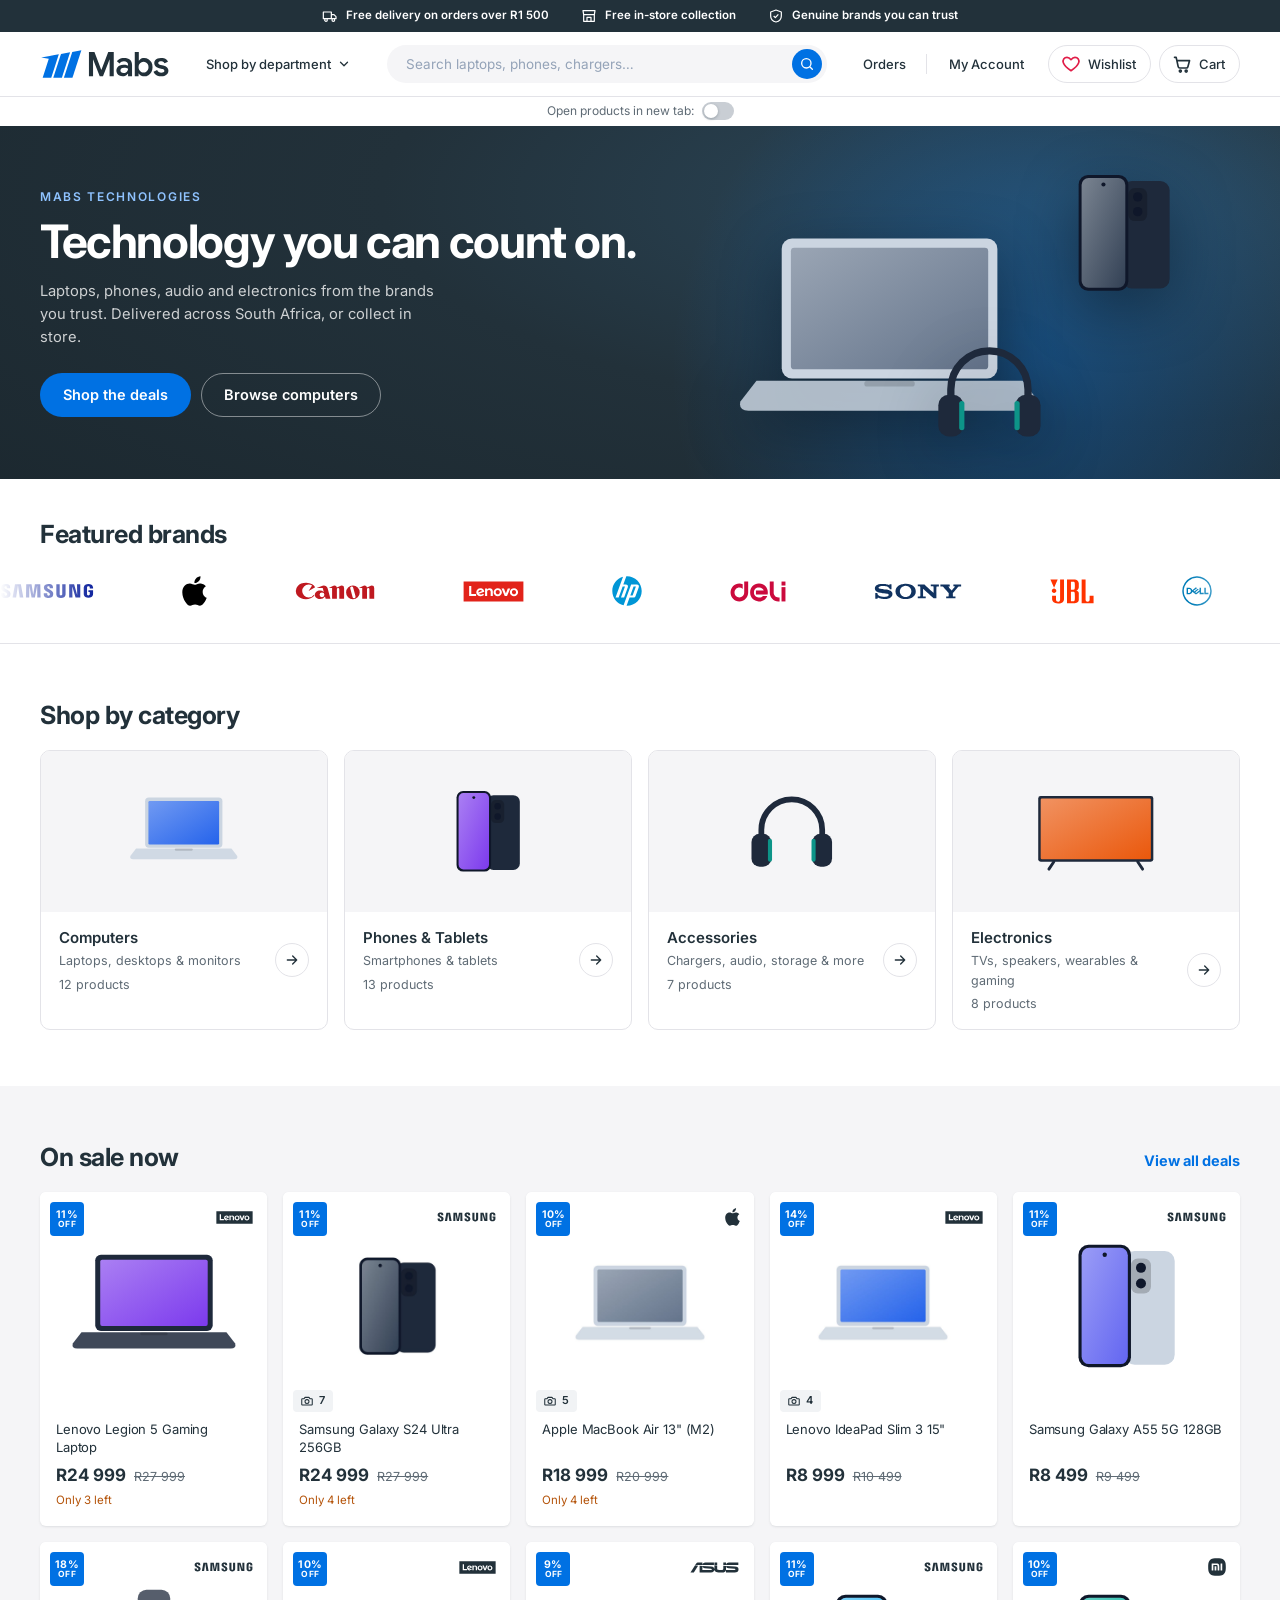
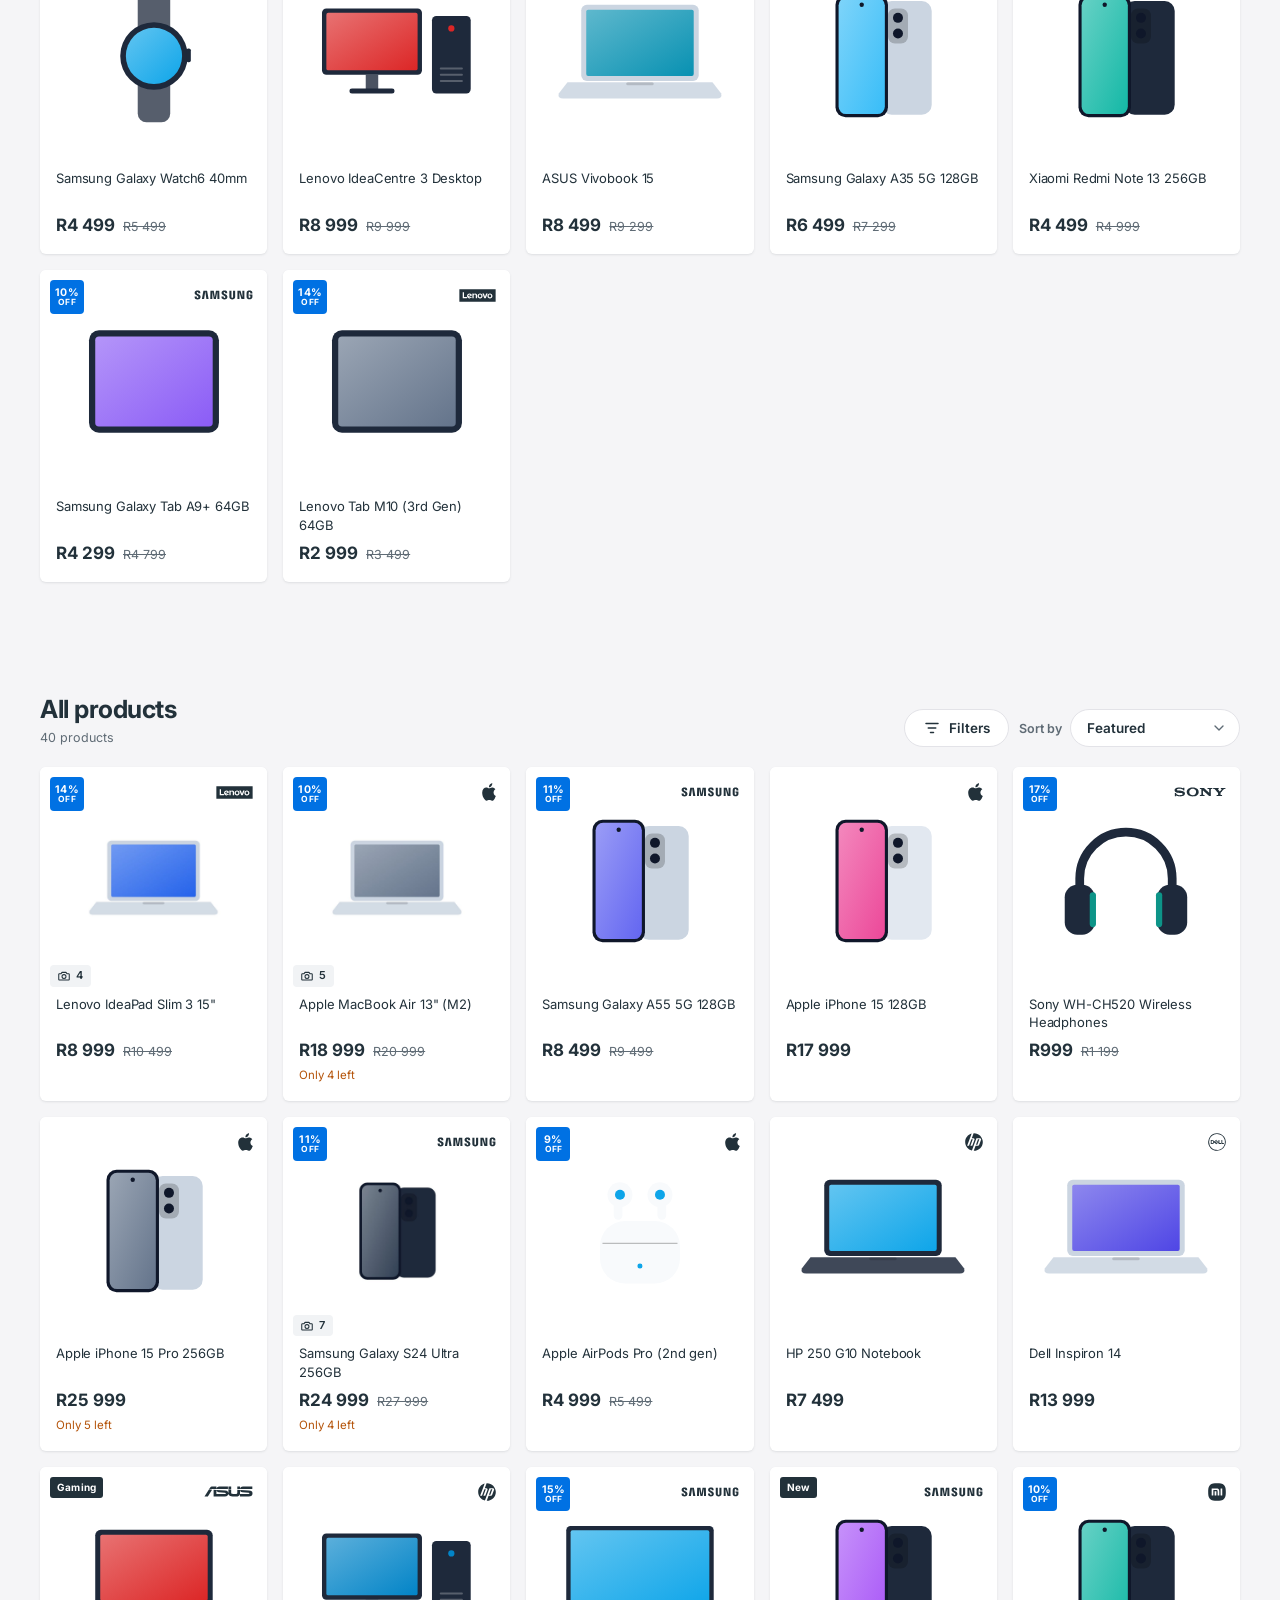
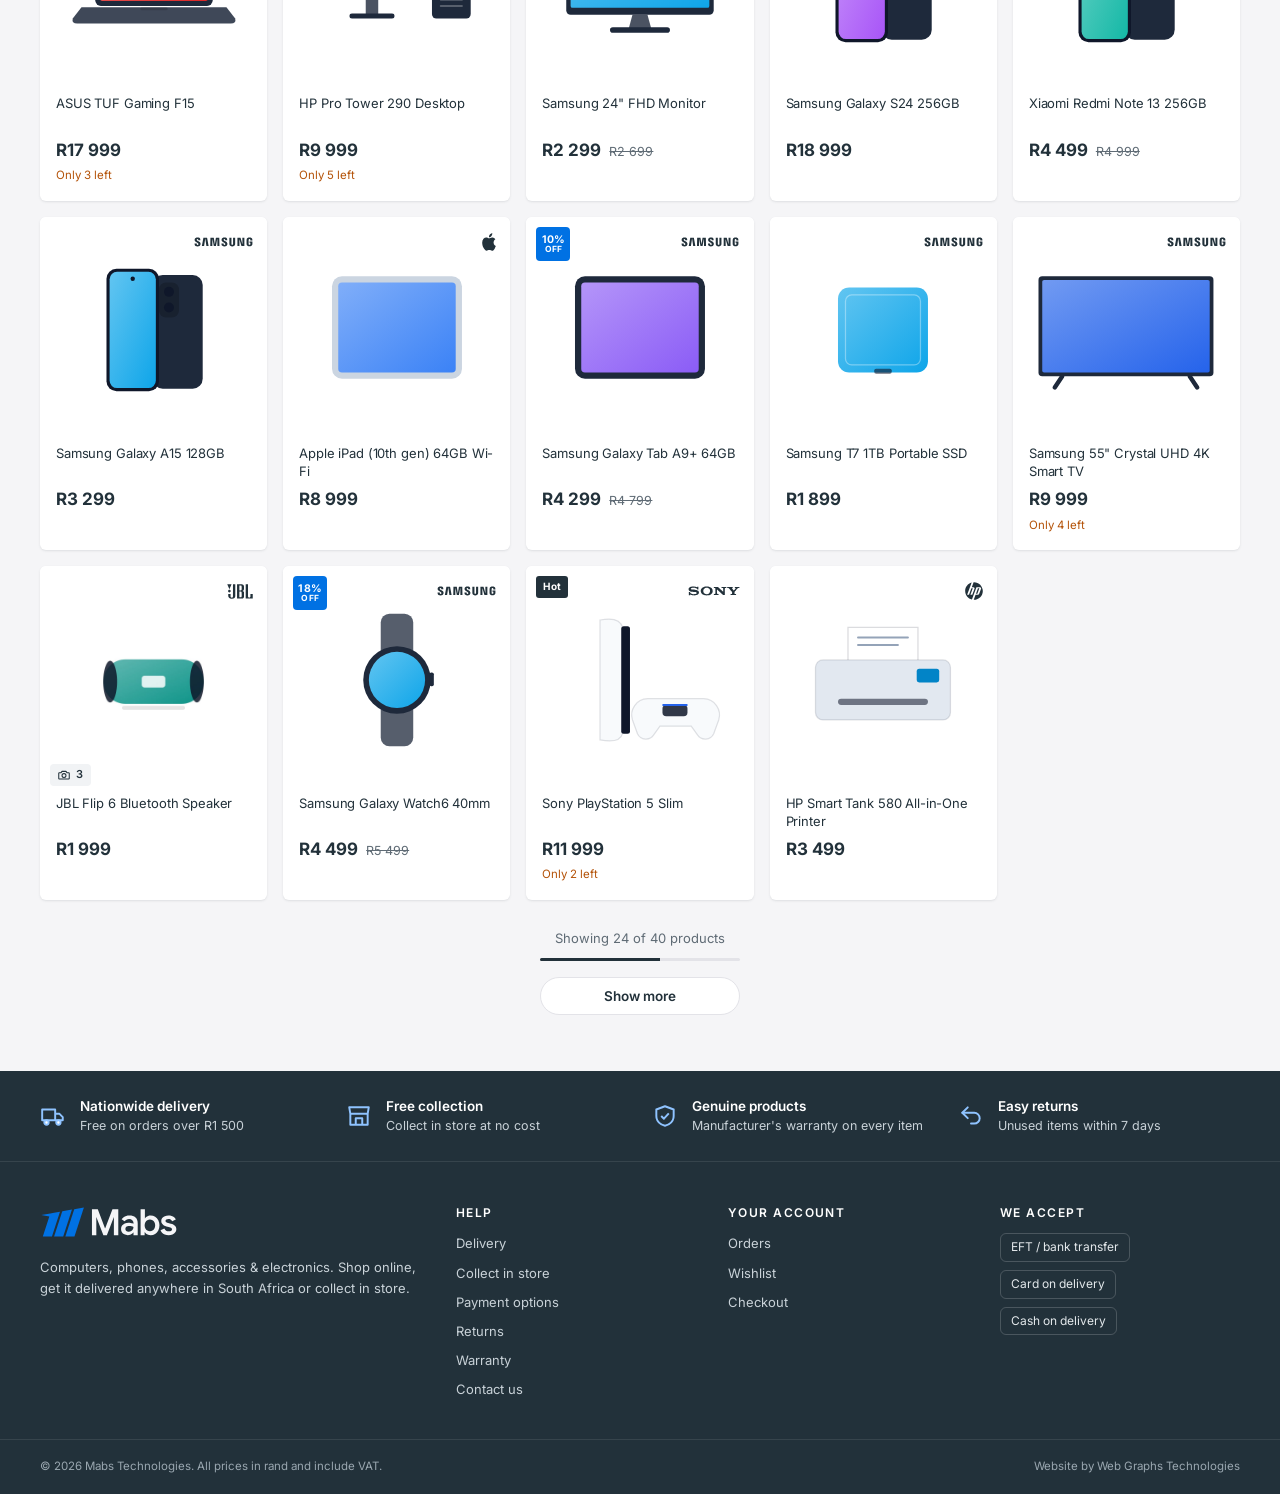
==== index.html @ 711d2ed0 "Search results: filters in a sidebar, 4 results per row When someone searches, the filters panel bec" ====
<!DOCTYPE html>
<html lang="en-ZA">
<head>
<meta charset="UTF-8">
<meta name="viewport" content="width=device-width, initial-scale=1.0">
<title>Mabs Technologies — Computers, Phones, Accessories &amp; Electronics</title>
<meta name="description" content="Shop laptops, desktops, smartphones, tablets, accessories and home electronics at Mabs Technologies. Delivery or free in-store collection.">
<!-- link previews (WhatsApp, Facebook, X): image needs a full address; update it when the shop moves to its own domain -->
<meta property="og:type" content="website">
<meta property="og:site_name" content="Mabs Technologies">
<meta property="og:title" content="Mabs Technologies — Computers, Phones, Accessories &amp; Electronics">
<meta property="og:description" content="Shop laptops, desktops, smartphones, tablets, accessories and home electronics at Mabs Technologies. Delivery or free in-store collection.">
<meta property="og:image" content="https://arclay2026.github.io/Mabs-Technologies/assets/og-image.jpg">
<meta property="og:image:width" content="1200">
<meta property="og:image:height" content="630">
<meta name="twitter:card" content="summary_large_image">
<meta name="theme-color" content="#22313a">
<link rel="icon" type="image/svg+xml" href="assets/favicon.svg">
<link rel="preconnect" href="https://fonts.googleapis.com">
<link rel="preconnect" href="https://fonts.gstatic.com" crossorigin>
<link href="https://fonts.googleapis.com/css2?family=Inter:wght@400;500;600;700;800&display=swap" rel="stylesheet">
<link rel="stylesheet" href="css/mabs.css?v=202610222115">
<link rel="stylesheet" href="css/select.css?v=202610222115">
</head>
<body class="mabs" data-page="home">
<div id="site-header"></div>

<main id="main">

  <div class="view-prefs">
    <span id="newtab-label">Open products in new tab:</span>
    <button type="button" class="switch" id="newtab-switch" role="switch" aria-checked="false" aria-labelledby="newtab-label"><span></span></button>
  </div>

  <!-- Homepage carousel: slides are listed in MABS.slides (js/catalog.js) -->
  <section class="hero" id="hero" aria-label="Featured">
    <h1 class="sr-only">Mabs Technologies — computers, phones, accessories &amp; electronics</h1>
  </section>

  <section class="brands" aria-labelledby="brands-title">
    <div class="wrap"><h2 class="brands-title" id="brands-title">Featured brands</h2></div>
    <div class="marquee"><div class="marquee-track" id="brand-track"></div></div>
  </section>

  <section class="section" aria-labelledby="cats-title">
    <div class="wrap">
      <div class="section-head">
        <h2 id="cats-title">Shop by category</h2>
      </div>
      <div class="cat-grid" id="cat-grid"></div>
    </div>
  </section>

  <section class="section section-alt" id="deals" aria-labelledby="deals-title">
    <div class="wrap">
      <div class="section-head">
        <h2 id="deals-title">On sale now</h2>
        <a class="more" href="?deals=1#shop">View all deals</a>
      </div>
      <div class="grid rail-mobile" id="deal-rail"></div>
    </div>
  </section>

  <section class="section section-alt shop" id="shop" aria-labelledby="shop-title">
    <div class="wrap">
      <div class="section-head">
        <div>
          <h2 id="shop-title">All products</h2>
          <p class="result-count" id="result-count" aria-live="polite"></p>
        </div>
        <div class="shop-tools">
          <button type="button" class="btn btn-ghost filter-toggle" id="filter-toggle" aria-controls="filters" aria-expanded="false">Filters</button>
          <label class="sort">
            <span>Sort by</span>
            <select id="sort">
              <option value="featured">Featured</option>
              <option value="price-asc">Price: low to high</option>
              <option value="price-desc">Price: high to low</option>
              <option value="discount">Biggest saving</option>
              <option value="name">Name A–Z</option>
            </select>
          </label>
        </div>
      </div>

      <div class="shop-layout">
        <form class="filters" id="filters" aria-label="Filter products">
          <div class="filters-head">
            <h3>Filters</h3>
            <button type="button" class="link-btn" id="clear-filters">Clear all</button>
            <button type="button" class="icon-btn filters-close" id="filters-close" aria-label="Close filters"><svg viewBox="0 0 24 24" fill="none" stroke="currentColor" stroke-width="2" stroke-linecap="round"><path d="M6 6l12 12M18 6L6 18"/></svg></button>
          </div>
          <fieldset>
            <legend>Category</legend>
            <div id="f-cats"></div>
          </fieldset>
          <fieldset id="f-types-set" hidden>
            <legend>Type</legend>
            <div id="f-types"></div>
          </fieldset>
          <fieldset>
            <legend>Brand</legend>
            <div id="f-brands"></div>
          </fieldset>
          <fieldset>
            <legend>Price (R)</legend>
            <div class="price-range">
              <label><span class="sr-only">Minimum price</span><input type="number" id="f-min" min="0" step="100" placeholder="Min" inputmode="numeric"></label>
              <span aria-hidden="true">–</span>
              <label><span class="sr-only">Maximum price</span><input type="number" id="f-max" min="0" step="100" placeholder="Max" inputmode="numeric"></label>
            </div>
          </fieldset>
          <fieldset>
            <legend>Show</legend>
            <label class="check"><input type="checkbox" id="f-stock"> In stock only</label>
            <label class="check"><input type="checkbox" id="f-deals"> On sale</label>
            <label class="check"><input type="checkbox" id="f-wish"> My wishlist</label>
          </fieldset>
          <button type="button" class="btn btn-primary btn-block filters-done" id="filters-done">Show results</button>
        </form>

        <div class="shop-results">
          <div class="chips" id="chips"></div>
          <div class="grid" id="grid"></div>
          <div class="more-bar" id="more-bar"></div>
        </div>
      </div>
    </div>
  </section>

</main>

<div id="site-footer"></div>

<script src="js/catalog.js?v=202610222115"></script>
<script src="js/api.js?v=202610222115" data-load="js/select.js js/app.js js/shop.js"></script>
</body>
</html>
---- css/mabs.css ----
/* =====================================================================
   MABS TECHNOLOGIES — STORE DESIGN SYSTEM
   ---------------------------------------------------------------------
   Clean retail look: navy ink, warm orange accent, soft tinted product
   tiles, rounded cards. One stylesheet for every page.
   ===================================================================== */

:root {
  /* brand palette: #ffffff, #0071e3 blue, #f5f5f7 grey, #22313a slate */
  --ink: #22313a;
  --text: #22313a;
  --mute: #5f6b75;
  --line: #e3e3e8;
  --bg: #ffffff;
  --bg-alt: #f5f5f7;
  --surface: #ffffff;
  --accent: #0071e3;
  --accent-hover: #005bb8;
  --accent-bright: #0071e3;
  --accent-tint: #eaf3fd;
  --sale: #b91c1c;
  --ok: #15803d;
  --warn: #b45309;
  --radius-sm: 6px;
  --radius: 8px;
  --radius-lg: 10px;
  --shadow: 0 1px 2px rgba(34, 49, 58, .06), 0 1px 3px rgba(34, 49, 58, .05);
  --shadow-lg: 0 18px 40px -16px rgba(34, 49, 58, .28);
  --font: "Inter", "Segoe UI", system-ui, -apple-system, sans-serif;
  --max: 1520px;
  --gutter: clamp(16px, 4vw, 40px);
  --ease: cubic-bezier(.2, .7, .2, 1);
}

*, *::before, *::after { box-sizing: border-box; }
html { scroll-behavior: smooth; scroll-padding-top: 90px; }
@media (prefers-reduced-motion: reduce) { html { scroll-behavior: auto; } *, *::before, *::after { transition: none !important; animation: none !important; } }
body.mabs { margin: 0; background: var(--bg); color: var(--text); font: 400 14.5px/1.55 var(--font); -webkit-font-smoothing: antialiased; }
body.drawer-open, body.sheet-open { overflow: hidden; }
/* resets use :where() so they never outrank component styles */
:where(.mabs) img, :where(.mabs) svg { display: block; max-width: 100%; }
:where(.mabs) a { color: inherit; text-decoration: none; }
:where(.mabs) button { font: inherit; color: inherit; background: none; border: 0; padding: 0; cursor: pointer; }
:where(.mabs) input, :where(.mabs) select, :where(.mabs) textarea { font: inherit; color: inherit; }
:where(.mabs) h1, :where(.mabs) h2, :where(.mabs) h3, :where(.mabs) p { margin: 0; }
:where(.mabs) h1, :where(.mabs) h2, :where(.mabs) h3 { color: var(--ink); letter-spacing: -.01em; line-height: 1.2; }
:where(.mabs) ul, :where(.mabs) ol { margin: 0; padding: 0; list-style: none; }
:where(.mabs) fieldset { border: 0; margin: 0; padding: 0; min-width: 0; }
/* scrollbars: slim, rounded, no arrow buttons (page, menus, drawers) */
::-webkit-scrollbar { width: 12px; height: 12px; }
::-webkit-scrollbar-track, ::-webkit-scrollbar-corner { background: transparent; }
::-webkit-scrollbar-thumb { border: 3px solid transparent; border-radius: 999px; background: #c9cfd5 padding-box; }
::-webkit-scrollbar-thumb:hover { background-color: #9aa4ad; }
::-webkit-scrollbar-button { display: none; width: 0; height: 0; }
@supports not selector(::-webkit-scrollbar) { * { scrollbar-width: thin; scrollbar-color: #c9cfd5 transparent; } } /* Firefox */
.mabs :focus-visible { outline: none; box-shadow: 0 0 0 2px rgba(34, 49, 58, .18); } /* keyboard only: a soft ring that follows each element's own corners */
/* text fields show focus with their own border instead (they match :focus-visible even on a mouse click) */
.mabs input:focus-visible, .mabs textarea:focus-visible { box-shadow: none; }
.wrap { max-width: var(--max); margin: 0 auto; padding-inline: var(--gutter); }
.sr-only { position: absolute !important; width: 1px; height: 1px; overflow: hidden; clip: rect(0 0 0 0); white-space: nowrap; }
/* spam trap: hidden from people, filled in by bots */
.hp { position: absolute; left: -10000px; width: 1px; height: 1px; overflow: hidden; }
.skip { position: absolute; left: var(--gutter); top: -80px; z-index: 300; background: var(--ink); color: #fff; padding: 12px 18px; border-radius: var(--radius-sm); font-weight: 700; }
.skip:focus { top: 12px; }
.fine { font-size: 11.5px; color: var(--mute); }
.center { text-align: center; }
[hidden] { display: none !important; }

/* ---------- buttons ---------- */
.btn { display: inline-flex; align-items: center; justify-content: center; gap: 8px; min-height: 38px; padding: 8px 18px; border-radius: 999px; font-weight: 600; font-size: 13.5px; line-height: 1.2; border: 1px solid transparent; transition: background .18s, border-color .18s, color .18s, transform .18s; white-space: nowrap; }
.btn svg { width: 18px; height: 18px; flex: none; }
.btn:active { transform: translateY(1px); }
.btn-lg { min-height: 44px; padding: 10px 22px; font-size: 14.5px; }
.btn-block { width: 100%; }
.btn-primary { background: var(--accent); color: #fff; }
.btn-primary:hover { background: var(--accent-hover); }
.btn-dark { background: var(--ink); color: #fff; }
.btn-dark:hover { background: #1a262d; }
.btn-ghost { border-color: var(--line); background: var(--surface); color: var(--ink); }
.btn-ghost:hover { border-color: var(--ink); }
.btn-light { background: rgba(255, 255, 255, .1); color: #fff; border-color: rgba(255, 255, 255, .35); }
.btn-light:hover { background: rgba(255, 255, 255, .18); border-color: #fff; }
.btn[disabled] { background: var(--line); color: var(--mute); cursor: not-allowed; border-color: transparent; }
.link-btn { display: inline-flex; align-items: center; gap: 6px; font-size: 12.5px; font-weight: 600; color: var(--mute); }
.link-btn:hover { color: var(--accent); }
.link-btn svg { width: 16px; height: 16px; }
.icon-btn { position: relative; display: inline-flex; align-items: center; justify-content: center; gap: 8px; min-width: 40px; height: 40px; border-radius: 999px; color: var(--ink); transition: background .18s; }
.icon-btn:hover { background: var(--bg-alt); }
.icon-btn svg { width: 22px; height: 22px; }

/* ---------- header ---------- */
/* promo strip */
.promo-bar { background: #22313a; color: #ffffff; font-size: 11.5px; font-weight: 600; }
.promo-list { display: flex; align-items: center; justify-content: center; gap: 12px 32px; min-height: 32px; }
.promo-item { display: inline-flex; align-items: center; gap: 8px; }
.promo-item svg { width: 16px; height: 16px; color: #ffffff; }
.promo-item svg circle { fill: #22313a; /* wheel hubs cut out of the truck */ }
.promo-help { display: inline-flex; align-items: center; gap: 6px; margin-left: auto; color: #fff; }
.promo-help svg { width: 16px; height: 16px; }
.promo-help:hover { text-decoration: underline; }
@media (max-width: 1100px) { .promo-item:nth-child(3) { display: none; } }
@media (max-width: 700px) { .promo-item:nth-child(n+2), .promo-help { display: none; } .promo-list { min-height: 32px; font-size: 11px; } }

/* main bar */
.masthead { position: sticky; top: 0; z-index: 100; background: #fff; border-bottom: 1px solid var(--line); transition: box-shadow .2s; }
.masthead.is-scrolled { box-shadow: 0 10px 30px -18px rgba(34, 49, 58, .35); }
.bar { display: grid; grid-template-columns: auto minmax(0, 1fr) auto; align-items: center; gap: 28px; min-height: 64px; }
.menu-btn { display: none; }
.logo { display: inline-flex; align-items: center; flex: none; }
.logo-img { height: 30px; width: auto; }

/* search pill */
.search { display: flex; align-items: center; background: var(--bg-alt); border: 1px solid transparent; border-radius: 999px; transition: border-color .18s, background .18s, box-shadow .18s; }
.search:hover { border-color: var(--line); }
.search:focus-within { border-color: #b9c0c7; background: #fff; } /* one thin border, no ring */
.search input { flex: 1; min-width: 0; height: 36px; border: 0; background: none; padding: 0 8px 0 18px; font-size: 13.5px; outline: none; }
.search input::placeholder { color: #94a3b8; }
.search input:focus-visible { outline: none; } /* the whole pill shows focus */
.search button { display: grid; place-items: center; width: 30px; height: 30px; margin-right: 4px; border-radius: 999px; background: #0071e3; color: #fff; transition: background .18s; }
.search button:hover { background: #005bb8; /* brand blue, a shade darker on hover */ }
.search button svg { width: 16px; height: 16px; }

/* search panel (drops down under the logo/search row) */
.search-wrap { width: 100%; max-width: 660px; justify-self: center; }
.suggest { position: absolute; left: 0; right: 0; z-index: 105; background: #fff; border-top: 1px solid var(--line); box-shadow: 0 30px 40px -28px rgba(34, 49, 58, .45); max-height: calc(100vh - 140px); overflow-y: auto; overscroll-behavior: contain;
  opacity: 0; transform: translateY(-10px); clip-path: inset(0 0 100% 0); transition: opacity .2s ease, transform .26s var(--ease), clip-path .26s var(--ease); }
.suggest.is-open { opacity: 1; transform: none; clip-path: inset(0 0 -60px 0); }
.suggest-body { padding-block: 22px 28px; }
/* sections rise in once as the panel opens (not on every keystroke) */
.suggest.is-entering .sg-group { animation: sg-in .32s var(--ease) both; }
.suggest.is-entering .sg-group:nth-child(2) { animation-delay: .05s; }
.suggest.is-entering .sg-group:nth-child(3) { animation-delay: .1s; }
@keyframes sg-in { from { opacity: 0; transform: translateY(8px); } }
.search-scrim { position: fixed; inset: 0; z-index: 90; background: rgba(34, 49, 58, .4); opacity: 0; transition: opacity .25s ease; }
.search-scrim.is-on { opacity: 1; }
.sg-cols { display: grid; grid-template-columns: repeat(auto-fit, minmax(260px, 1fr)); gap: 12px 48px; }
.sg-head { display: flex; align-items: baseline; justify-content: space-between; gap: 12px; margin-bottom: 4px; }
.sg-head h2 { font-size: 13.5px; font-weight: 600; color: var(--ink); }
.sg-clear { font-size: 11.5px; font-weight: 600; color: var(--mute); }
.sg-clear:hover { color: var(--accent); text-decoration: underline; }
.sg-term { display: flex; align-items: center; gap: 14px; padding: 12px 10px; border-bottom: 1px solid var(--line); font-size: 13.5px; color: var(--text); transition: background .15s, padding .15s; }
.sg-term svg { width: 18px; height: 18px; flex: none; color: var(--mute); }
.sg-term:hover, .sg-term.is-active { background: var(--bg-alt); padding-left: 14px; }
.sg-dept { display: flex; align-items: center; gap: 14px; padding: 11px 10px; border-bottom: 1px solid var(--line); color: var(--text); transition: background .15s, padding .15s; }
.sg-dept:hover, .sg-dept.is-active { background: var(--bg-alt); padding-left: 14px; }
.sg-dept-text { flex: 1; display: flex; flex-direction: column; gap: 1px; min-width: 0; }
.sg-dept-name { font-size: 13.5px; font-weight: 500; color: var(--ink); }
.sg-dept-blurb { font-size: 11.5px; color: var(--mute); }
.sg-dept-n { font-size: 11.5px; color: var(--mute); font-variant-numeric: tabular-nums; }
.sg-dept svg { width: 16px; height: 16px; flex: none; color: var(--mute); transition: transform .2s var(--ease), color .15s; }
.sg-dept:hover svg, .sg-dept.is-active svg { transform: translateX(3px); color: var(--ink); }
.sg-products { display: grid; grid-template-columns: repeat(auto-fill, minmax(280px, 1fr)); gap: 2px 24px; padding-top: 6px; }
.sg-products .mini { border-radius: var(--radius); }
.sg-products .mini:hover, .sg-products .mini.is-active { background: var(--bg-alt); }
.sg-all { display: flex; align-items: center; justify-content: space-between; gap: 8px; margin-top: 12px; padding: 13px 14px; border-radius: var(--radius); font-size: 12.5px; font-weight: 700; color: var(--accent); background: var(--accent-tint); }
.sg-all svg { width: 16px; height: 16px; transition: transform .2s var(--ease); }
.sg-all:hover svg, .sg-all.is-active svg { transform: translateX(3px); }
.sg-all.is-active { box-shadow: 0 0 0 3px rgba(34, 49, 58, .12); }
.sg-none { padding: 18px 0; color: var(--mute); }
.sg-none-title { font-size: 14.5px; font-weight: 600; color: var(--ink); margin-bottom: 4px; }
@media (max-width: 760px) { .suggest { max-height: calc(100vh - 150px); } .suggest-body { padding-block: 14px 20px; } .sg-cols { gap: 18px; } }

/* compact product row (mega menu + suggestions) */
.mini { display: flex; align-items: center; gap: 12px; padding: 8px; transition: background .15s; }
.mini-media { flex: none; display: grid; place-items: center; width: 56px; aspect-ratio: 1; padding: 5px; border: 1px solid var(--line); border-radius: var(--radius-sm); background: #fff; }
.mini-media svg, .mini-media img { width: 100%; height: 100%; object-fit: contain; }
.mini-text { display: flex; flex-direction: column; gap: 2px; min-width: 0; }
.mini-name { font-size: 12.5px; font-weight: 700; color: var(--ink); line-height: 1.3; }
.mini-price .price { font-size: 12.5px; }
.mini-price .was { font-size: 11px; }

/* actions */
.actions { display: flex; align-items: center; gap: 8px; }
.count { position: absolute; top: -4px; right: -6px; min-width: 19px; height: 19px; padding: 0 5px; border-radius: 999px; background: #0071e3; color: #fff; font-size: 11px; font-weight: 700; line-height: 19px; text-align: center; box-shadow: 0 0 0 2px #fff; }
/* plain "Orders" text link, first in the actions row */
.orders-link { display: inline-flex; align-items: center; height: 38px; padding: 0 12px; margin-right: 4px; border-radius: 999px; font-size: 13px; font-weight: 500; color: var(--ink); transition: background .15s; }
.orders-link:hover { background: #f5f5f7; }
.orders-link[aria-current="page"] { text-decoration: underline; text-underline-offset: 4px; }
@media (max-width: 1100px) { .orders-link { display: none; } } /* in the slide-out menu on smaller screens */

.links-sep { width: 1px; height: 20px; margin: 0 2px 0 -4px; background: var(--line); }
@media (max-width: 1100px) { .links-sep { display: none; } }

/* "Shop by department" dropdown beside the logo */
@media (min-width: 901px) { .bar { grid-template-columns: auto auto minmax(0, 1fr) auto; gap: 24px; } }
.dept-menu { display: flex; }
.mega-toggle.dept-btn { align-items: center; width: auto; white-space: nowrap; height: 38px; margin: 0; padding: 0 12px; gap: 6px; display: inline-flex; border-radius: 999px; font-size: 13px; font-weight: 500; color: var(--ink); }
.mega-toggle.dept-btn:hover { background: #f5f5f7; color: var(--ink); }
.mega-toggle.dept-btn svg { width: 14px; height: 14px; transition: transform .2s var(--ease); }
.has-mega.dept-menu.is-open .dept-btn { transform: none; background: #f5f5f7; }
.dept-menu.is-open .dept-btn svg { transform: rotate(180deg); }
.dept-grid { display: grid; grid-template-columns: repeat(4, minmax(0, 1fr)) 220px; gap: 32px; padding-block: 26px 30px; }
.dept-title { display: flex; align-items: center; justify-content: space-between; gap: 8px; padding-bottom: 10px; margin-bottom: 6px; border-bottom: 1px solid var(--line); font-size: 14px; font-weight: 600; color: var(--ink); }
.dept-title:hover { color: var(--accent); }
.dept-title .n { font-size: 11.5px; font-weight: 600; color: var(--mute); background: #f5f5f7; border-radius: 999px; padding: 1px 8px; }
.dept-col li a { display: block; padding: 6px 0; font-size: 13.5px; color: var(--text); }
.dept-col li a:hover { color: var(--accent); }
.dept-extra { display: flex; flex-direction: column; align-items: flex-start; gap: 12px; padding-left: 28px; border-left: 1px solid var(--line); }
.dept-extra .dept-title { align-self: stretch; }
.dept-extra .deals-link { align-self: flex-start; }
/* dark panel in brand slate */
.mega.dept-panel { background: #22313a; border-top: 0; box-shadow: 0 30px 60px -24px rgba(10, 18, 23, .55); }
.dept-panel .dept-title { color: #fff; border-bottom-color: rgba(255, 255, 255, .12); }
.dept-panel .dept-title:hover { color: #9ccbff; }
.dept-panel .dept-title .n { background: rgba(255, 255, 255, .1); color: #c3ccd3; }
.dept-panel .dept-col li a { color: #c3ccd3; }
.dept-panel .dept-col li a:hover { color: #fff; }
.dept-panel .dept-extra { border-left-color: rgba(255, 255, 255, .12); }
.dept-panel .deals-link { background: rgba(244, 63, 94, .16); color: #ff9aae; }
.dept-panel .deals-link:hover { background: rgba(244, 63, 94, .26); }
.dept-panel :focus-visible { box-shadow: 0 0 0 3px rgba(255, 255, 255, .3); }
@media (max-width: 900px) { .dept-menu { display: none; } }

/* wishlist + cart: matching icon-and-label buttons */
.act { position: relative; display: inline-flex; align-items: center; gap: 7px; height: 38px; padding: 0 14px 0 12px; border: 1px solid #e3e3e8; border-radius: 999px; font-size: 13px; font-weight: 500; color: var(--ink); transition: background .15s, transform .18s; }
.act:hover { background: #f5f5f7; border-color: #d6d6dd; } /* soft brand-grey outline, brand grey fill on hover */
.act-icon { position: relative; display: grid; place-items: center; width: 20px; height: 20px; }
.act-icon svg { width: 20px; height: 20px; }
.wish-link .act-icon { color: #e11d48; } /* pink-red heart */
.act .count { position: static; min-width: 20px; height: 20px; padding: 0 6px; line-height: 20px; font-size: 11px; font-weight: 600; background: #0071e3; color: #fff; box-shadow: none; } /* sits after the label */
.act-sep { display: none; } /* the outlines separate the two buttons now */
.cart-btn.bump { animation: bump .45s var(--ease); }
@keyframes bump { 40% { transform: scale(1.06); } }

/* category row + mega menus */
.deals-link { align-self: center; display: inline-flex; align-items: center; gap: 6px; height: 32px; padding: 0 14px 0 12px; border-radius: 999px; background: #fef2f2; color: var(--sale); font-size: 12.5px; font-weight: 700; transition: background .15s; }
.deals-link svg { width: 16px; height: 16px; }
.deals-link:hover, .deals-link[aria-current="page"] { background: #fee2e2; }
.deals-n { min-width: 22px; height: 20px; padding: 0 6px; border-radius: 999px; background: var(--sale); color: #fff; font-size: 11.5px; line-height: 20px; text-align: center; }

.mega { position: absolute; left: 0; right: 0; top: 100%; z-index: 110; background: #fff; border-top: 1px solid var(--line); box-shadow: 0 30px 50px -30px rgba(34, 49, 58, .4); animation: mega-in .22s var(--ease); }
@keyframes mega-in { from { opacity: 0; transform: translateY(-6px); } }
.menu-cat .n { font-size: 11px; font-weight: 700; color: var(--mute); background: var(--bg-alt); border-radius: 999px; padding: 1px 8px; }

/* mobile / tablet */
@media (max-width: 900px) {
  .menu-btn { display: inline-flex; margin-left: -10px; }
  .bar { grid-template-columns: auto auto minmax(0, 1fr) auto; gap: 8px 10px; }
  .actions { grid-column: 4; }
  .search-wrap { grid-column: 3; }
}
@media (max-width: 760px) {
  .bar { grid-template-columns: auto 1fr auto; min-height: 0; padding-block: 10px 12px; }
  .search-wrap { grid-column: 1 / -1; grid-row: 2; max-width: none; }
  .actions { grid-column: 3; }
  .search input { height: 36px; padding-left: 16px; }
  .act-label, .act-sep { display: none; }
  .act { width: 38px; height: 38px; padding: 0; justify-content: center; }
  .act .count { position: absolute; top: 3px; right: 1px; min-width: 16px; height: 16px; padding: 0 4px; line-height: 16px; font-size: 10.5px; box-shadow: 0 0 0 2px #fff; }
  .logo-img { height: 26px; }
  html { scroll-padding-top: 124px; }
}

/* slide-out menu */
.drawer.drawer-left { left: 0; right: auto; width: min(380px, 88%); box-shadow: 20px 0 60px rgba(34, 49, 58, .25); transform: translateX(-100%); }
.menu-body { display: flex; flex-direction: column; gap: 6px; padding-top: 12px; }
.menu-link { display: flex; align-items: center; justify-content: space-between; gap: 10px; padding: 14px 4px; font-size: 14.5px; font-weight: 700; color: var(--ink); border-bottom: 1px solid var(--line); }
.menu-link svg { width: 18px; height: 18px; color: var(--mute); }
.menu-deals { justify-content: flex-start; color: var(--sale); border-bottom: 0; }
.menu-deals svg { color: var(--sale); }
.menu-cat { border-bottom: 1px solid var(--line); }
.menu-cat summary { display: flex; align-items: center; gap: 12px; padding: 10px 4px; cursor: pointer; list-style: none; }
.menu-cat summary::-webkit-details-marker { display: none; }
.menu-cat summary > svg { width: 18px; height: 18px; margin-left: auto; color: var(--mute); transition: transform .2s var(--ease); }
.menu-cat[open] summary > svg { transform: rotate(180deg); }
.menu-art { flex: none; display: grid; place-items: center; width: 48px; height: 48px; padding: 4px; border-radius: var(--radius-sm); background: var(--bg-alt); }
.menu-cat-name { display: flex; flex-direction: column; font-weight: 700; color: var(--ink); }
.menu-cat-name small { font-size: 11px; font-weight: 500; color: var(--mute); }
.menu-cat ul { padding: 0 0 10px 60px; }
.menu-cat li a { display: flex; align-items: center; justify-content: space-between; padding: 9px 4px; font-size: 13.5px; font-weight: 600; }
.menu-cat .menu-all { color: var(--accent); font-weight: 700; }
.menu-extra { display: flex; flex-direction: column; margin-top: 12px; padding: 8px 16px; border-radius: var(--radius); background: var(--bg-alt); }
.menu-extra a { display: flex; align-items: center; gap: 12px; padding: 11px 0; font-weight: 700; }
.menu-extra a + a { border-top: 1px solid var(--line); }
.menu-extra svg { width: 20px; height: 20px; color: var(--accent); }

/* ---------- designed dropdowns (css/select.css): sizes for each place they appear ---------- */
.sort .dd { min-width: 170px; }
.sort .dd-btn { height: 38px; border-color: var(--line); border-radius: 999px; padding: 0 12px 0 16px; font-weight: 600; }
.period .dd { min-width: 190px; }
.period .dd-btn { height: 38px; }
.field .dd-btn { height: 42px; border-color: var(--line); border-radius: var(--radius-sm); font-size: 14.5px; }
.field .dd-btn:focus-visible, .field .dd.is-open .dd-btn { border-color: var(--ink); }
.field .dd-menu { max-height: 320px; }
.reviews-sort .dd-btn { height: 34px; }
.cl-qty .dd { min-width: 72px; }
.cl-qty .dd-btn { height: 34px; font-weight: 600; }
.cl-qty .dd-menu { min-width: 88px; max-height: 260px; }
.cl-qty .dd-menu li { justify-content: space-between; font-variant-numeric: tabular-nums; }
@media (max-width: 760px) { .field .dd-btn { font-size: 16px; } .period .dd { min-width: 0; } }

/* ---------- loading skeletons (drawn by js/api.js) ---------- */
/* header and carousel keep their size while the page starts, so nothing jumps */
#site-header:empty { height: 97px; border-bottom: 1px solid var(--line); background: linear-gradient(var(--ink) 0 32px, #fff 32px); }
@media (max-width: 760px) { #site-header:empty { height: 141px; } }
.hero:not(.hero-welcome):not(.hero-slides) { min-height: clamp(280px, 26vw, 420px); }
.sk { display: block; border-radius: 4px; background: #ececef linear-gradient(100deg, transparent 20%, rgba(255, 255, 255, .55) 50%, transparent 80%) no-repeat;
  background-size: 220% 100%; animation: sk-shine 1.4s ease-in-out infinite; }
@keyframes sk-shine { from { background-position: 130% 0; } to { background-position: -30% 0; } }
@media (prefers-reduced-motion: reduce) { .sk { animation: none; } }
.sk-card, .sk-tile { display: flex; flex-direction: column; border-radius: 6px; background: #fff; box-shadow: 0 1px 3px rgba(34, 49, 58, .06); overflow: hidden; }
.sk-card .sk-media { aspect-ratio: 1; margin: 12px; border-radius: 4px; }
.sk-body { display: flex; flex-direction: column; gap: 9px; padding: 4px 16px 18px; }
.sk-line { height: 11px; }
.sk-price { width: 45%; height: 16px; margin-top: 6px; }
.sk-w20 { width: 20%; } .sk-w35 { width: 35%; } .sk-w40 { width: 40%; } .sk-w45 { width: 45%; } .sk-w50 { width: 50%; }
.sk-w60 { width: 60%; } .sk-w70 { width: 70%; } .sk-w80 { width: 80%; }
.sk-btn { height: 38px; margin-top: 8px; border-radius: 999px; }
.sk-tile { border: 1px solid var(--line); box-shadow: none; border-radius: var(--radius-lg); }
.sk-tile-art { aspect-ratio: 16 / 9; border-radius: 0; }
.sk-crumbs { padding-block: 22px 18px; }
.sk-logo { flex: none; width: 96px; height: 26px; margin-right: 56px; border-radius: 6px; }
.marquee-track:has(.sk-logo) { animation: none; }
.sk-square { aspect-ratio: 1; border-radius: 6px; }
.sk-stack { display: flex; flex-direction: column; gap: 12px; }
.sk-title { height: 24px; width: 85%; }
.sk-gap { height: 8px; background: none; animation: none; }
.sk-block { height: 44px; border-radius: 6px; }
.sk-row { display: flex; gap: 18px; padding: 18px 20px; border: 1px solid var(--line); border-radius: var(--radius); background: #fff; }
.sk-row + .sk-row { margin-top: 12px; }
.sk-row .sk-stack { flex: 1; }
.sk-thumb { flex: none; width: 112px; height: 112px; border-radius: 6px; }
.cart-side .sk-row { display: flex; flex-direction: column; }
/* real cards ease in where the skeleton was */
.grid > .card { animation: card-in .3s ease-out both; }
@keyframes card-in { from { opacity: 0; } to { opacity: 1; } }
@media (prefers-reduced-motion: reduce) { .grid > .card { animation: none; } }

/* ---------- view preferences (above the carousel) ---------- */
.view-prefs { display: flex; align-items: center; justify-content: center; gap: 8px; padding: 5px var(--gutter); font-size: 12px; color: var(--mute); }
.switch { position: relative; flex: none; width: 32px; height: 18px; border-radius: 999px; background: #c9ced4; transition: background .2s; }
.switch span { position: absolute; top: 2px; left: 2px; width: 14px; height: 14px; border-radius: 50%; background: #fff; box-shadow: 0 1px 3px rgba(34, 49, 58, .3); transition: transform .2s var(--ease); }
.switch[aria-checked="true"] { background: var(--accent); }
.switch[aria-checked="true"] span { transform: translateX(14px); }
.switch:focus-visible { outline: none; box-shadow: 0 0 0 2px rgba(34, 49, 58, .18); }

/* ---------- homepage carousel ---------- */
/* image slides keep the 1920 × 500 shape (1080 × 720 on phones) */
.hero { position: relative; overflow: hidden; background: var(--bg-alt); }
.hero-slides { aspect-ratio: 1920 / 500; max-height: 520px; }
.hero-track { display: flex; height: 100%; transition: transform .6s var(--ease); }
.hero-slide { flex: 0 0 100%; height: 100%; }
.hero-slide a, .hero-slide picture { display: block; height: 100%; }
.hero-slide img { width: 100%; height: 100%; object-fit: cover; }
.hero-nav { position: absolute; top: 50%; z-index: 2; display: grid; place-items: center; width: 44px; height: 44px; margin-top: -22px; border-radius: 50%; background: rgba(255, 255, 255, .92); color: var(--ink); box-shadow: 0 2px 10px rgba(34, 49, 58, .18); opacity: 0; transition: opacity .2s, background .2s; }
.hero:hover .hero-nav, .hero-nav:focus-visible { opacity: 1; }
.hero-nav:hover { background: #fff; }
.hero-nav svg { width: 20px; height: 20px; }
.hero-prev { left: max(16px, calc((100% - var(--max)) / 2 + 16px)); } .hero-prev svg { transform: rotate(90deg); }
.hero-next { right: max(16px, calc((100% - var(--max)) / 2 + 16px)); } .hero-next svg { transform: rotate(-90deg); }
.hero-dots { position: absolute; left: 0; right: 0; bottom: 14px; z-index: 2; display: flex; justify-content: center; gap: 8px; }
.hero-dots button { width: 8px; height: 8px; border-radius: 999px; background: rgba(255, 255, 255, .6); box-shadow: 0 0 0 1px rgba(34, 49, 58, .15); transition: width .3s var(--ease), background .3s; }
.hero-dots button[aria-current] { width: 24px; background: #fff; }
@media (max-width: 640px) { .hero-slides { aspect-ratio: 1080 / 720; } .hero-nav { display: none; } }
@media (prefers-reduced-motion: reduce) { .hero-track { transition: none; } }

/* welcome banner shown until slides are added */
.hero-welcome { background: radial-gradient(120% 140% at 85% 20%, #2c4a5e 0%, #22313a 46%, #1b272e 100%); color: #fff; }
.hero-welcome::after { content: ""; position: absolute; right: -10%; top: -40%; width: 60%; aspect-ratio: 1; border-radius: 50%; background: radial-gradient(circle, rgba(0, 113, 227, .35), transparent 65%); pointer-events: none; }
.hero-in { position: relative; z-index: 1; display: grid; grid-template-columns: minmax(0, 1.1fr) minmax(0, 1fr); align-items: center; gap: 32px; min-height: clamp(280px, 26vw, 420px); padding-block: 36px; }
.hero-kicker { font-size: 12px; font-weight: 600; letter-spacing: .14em; text-transform: uppercase; color: #8fc3ff; }
.hero-title { margin-top: 10px; font-size: clamp(28px, 3.6vw, 48px); font-weight: 700; line-height: 1.08; letter-spacing: -.03em; }
.hero-text { max-width: 46ch; margin-top: 14px; font-size: clamp(14px, 1.15vw, 16px); color: rgba(255, 255, 255, .78); }
.hero-cta { display: flex; flex-wrap: wrap; gap: 10px; margin-top: 24px; }
.btn-outline-light { border-color: rgba(255, 255, 255, .45); color: #fff; }
.btn-outline-light:hover { border-color: #fff; background: rgba(255, 255, 255, .08); }
.hero-art { position: relative; height: clamp(200px, 22vw, 340px); }
.hero-art span { position: absolute; display: block; filter: drop-shadow(0 18px 30px rgba(0, 0, 0, .35)); }
.hero-art svg { width: 100%; height: auto; display: block; }
.hero-a1 { left: 4%; top: 12%; width: 66%; }
.hero-a2 { right: 4%; top: 0; width: 34%; }
.hero-a3 { right: 30%; bottom: -4%; width: 30%; }
@media (max-width: 820px) {
  .hero-in { grid-template-columns: 1fr; min-height: 0; padding-block: 28px 32px; }
  .hero-art { display: none; }
  .hero-welcome::after { width: 120%; right: -60%; top: -60%; }
}

/* ---------- featured brands strip ---------- */
.brands { padding-block: clamp(28px, 3.5vw, 40px) 30px; border-bottom: 1px solid var(--line); }
.brands-title { font-size: clamp(20px, 2vw, 25px); font-weight: 700; letter-spacing: -.02em; color: var(--ink); margin-bottom: 20px; } /* same as the other section headings */
.marquee { overflow: hidden; -webkit-mask-image: linear-gradient(90deg, transparent, #000 7%, #000 93%, transparent); mask-image: linear-gradient(90deg, transparent, #000 7%, #000 93%, transparent); }
.marquee-track { display: flex; width: max-content; animation: marquee var(--marquee-time, 40s) linear infinite; will-change: transform; }
.marquee:hover .marquee-track, .marquee:focus-within .marquee-track { animation-play-state: paused; }
@keyframes marquee { to { transform: translate3d(-50%, 0, 0); } }
.marquee-group { display: flex; align-items: center; gap: 88px; padding-right: 88px; }
.brand-logo { display: flex; align-items: center; justify-content: center; height: 44px; flex: none; transition: opacity .2s; }
.brand-logo img { width: auto; max-width: none; user-select: none; }
.marquee:hover .brand-logo { opacity: .55; }
.marquee:hover .brand-logo:hover, .brand-logo:focus-visible { opacity: 1; }
@media (max-width: 760px) { .marquee-group { gap: 56px; padding-right: 56px; } .brands { padding-block: 28px 22px; } }
/* no motion wanted: show one still, centred row */
@media (prefers-reduced-motion: reduce) {
  .marquee { -webkit-mask-image: none; mask-image: none; }
  .marquee-track { width: auto; justify-content: center; }
  .marquee-group { flex-wrap: wrap; justify-content: center; row-gap: 20px; padding-right: 0; }
  .marquee-group[aria-hidden="true"], .marquee [aria-hidden="true"] { display: none; }
}

/* ---------- sections ---------- */
.section { padding-block: clamp(32px, 4.5vw, 56px); }
.section-alt { background: var(--bg-alt); }
.section-head { display: flex; align-items: flex-end; justify-content: space-between; gap: 16px; flex-wrap: wrap; margin-bottom: 20px; }
.section-head h2 { font-size: clamp(20px, 2vw, 25px); font-weight: 700; letter-spacing: -.02em; }
.section-head h2:focus { outline: none; }
.more { font-weight: 700; color: var(--accent); }
.more:hover { text-decoration: underline; }

/* ---------- category tiles ---------- */
.cat-grid { display: grid; grid-template-columns: repeat(4, 1fr); gap: 16px; }
.cat-tile { position: relative; display: flex; flex-direction: column; border: 1px solid var(--line); border-radius: var(--radius-lg); background: #fff; overflow: hidden; transition: border-color .2s, box-shadow .2s; }
.cat-tile:hover { border-color: #cfd4da; box-shadow: 0 10px 28px -14px rgba(34, 49, 58, .28); }
.cat-art { display: grid; place-items: center; aspect-ratio: 16 / 9; background: var(--bg-alt); }
.cat-art svg { width: 46%; height: auto; transition: transform .35s var(--ease); }
.cat-tile:hover .cat-art svg { transform: translateY(-3px); }
.cat-text { display: grid; grid-template-columns: 1fr auto; align-items: center; gap: 2px 12px; padding: 14px 18px 16px; }
.cat-text b { font-size: 15px; font-weight: 600; color: var(--ink); }
.cat-text > span:not(.cat-go) { grid-column: 1; font-size: 12.5px; color: var(--mute); }
.cat-text .cat-count { margin-top: 2px; font-size: 12px; color: var(--mute); }
.cat-go { grid-column: 2; grid-row: 1 / span 3; display: grid; place-items: center; width: 34px; height: 34px; border-radius: 50%; border: 1px solid var(--line); color: var(--ink); transition: background .2s, border-color .2s, color .2s; }
.cat-go svg { width: 16px; height: 16px; }
.cat-tile:hover .cat-go { background: var(--accent); border-color: var(--accent); color: #fff; }
@media (max-width: 960px) { .cat-grid { grid-template-columns: repeat(2, 1fr); gap: 12px; } }
@media (max-width: 560px) { .cat-go { display: none; } .cat-text { padding: 10px 12px 12px; } .cat-text b { font-size: 13.5px; } .cat-text > span:not(.cat-go) { font-size: 11.5px; } }

/* "Show more" under the product grid */
.more-bar { display: flex; flex-direction: column; align-items: center; gap: 10px; margin-top: 28px; font-size: 13px; color: var(--mute); }
.more-bar:empty { display: none; }
.more-progress { width: 200px; height: 3px; border-radius: 999px; background: var(--line); overflow: hidden; }
.more-progress span { display: block; height: 100%; background: var(--ink); }
.more-bar .btn { min-width: 200px; margin-top: 6px; }

/* deals row: a grid on larger screens, a swipeable row on phones */
@media (max-width: 640px) {
  .rail-mobile { display: flex !important; gap: 10px; margin-inline: calc(var(--gutter) * -1); padding: 2px var(--gutter) 10px; overflow-x: auto; scroll-snap-type: x mandatory; scroll-padding-inline: var(--gutter); scrollbar-width: none; }
  .rail-mobile::-webkit-scrollbar { display: none; }
  .rail-mobile > .card, .rail-mobile > .sk-card { flex: 0 0 44%; scroll-snap-align: start; }
}

/* ---------- product cards ---------- */
/* 6 products per row on wide screens, stepping down as space runs out */
.grid { display: grid; grid-template-columns: repeat(6, minmax(0, 1fr)); gap: 16px; }
@media (max-width: 1359px) { .grid { grid-template-columns: repeat(5, minmax(0, 1fr)); } }
@media (max-width: 1099px) { .grid { grid-template-columns: repeat(4, minmax(0, 1fr)); } }
@media (max-width: 760px) { .grid { grid-template-columns: repeat(3, minmax(0, 1fr)); } }
.card { position: relative; display: flex; flex-direction: column; background: #fff; border-radius: 6px; box-shadow: 0 1px 3px rgba(34, 49, 58, .08), 0 1px 2px rgba(34, 49, 58, .04); overflow: hidden; transition: box-shadow .25s; }
.card:hover { box-shadow: 0 10px 28px -10px rgba(34, 49, 58, .28); }
/* same square image frame on every card; pictures fit inside it */
.card-media { position: relative; display: grid; place-items: center; aspect-ratio: 1 / 1; background: #fff; padding: 6%; }
/* number of photos, bottom-left of the picture */
.card-photos { position: absolute; left: 10px; bottom: 8px; display: inline-flex; align-items: center; gap: 5px; padding: 3px 8px 3px 7px; border-radius: 4px; background: #f1f3f5; color: var(--ink); font-size: 11px; font-weight: 600; line-height: 1.4; }
.card-photos svg { width: 14px; height: 14px; }
.card-media > svg, .card-media > img { width: 100%; height: 100%; object-fit: contain; transition: transform .35s var(--ease); }
.card:hover .card-media > svg, .card:hover .card-media > img { transform: scale(1.04); }
.card.is-sold-out .card-media { opacity: .45; }
.card-body { flex: 1; display: flex; flex-direction: column; gap: 4px; padding: 0 16px 16px; }
.card-title { font-size: 13px; font-weight: 400; line-height: 1.4; color: var(--text); display: -webkit-box; -webkit-line-clamp: 2; -webkit-box-orient: vertical; overflow: hidden; min-height: 2.8em; }
.card-title a:hover { color: var(--accent); }
.card-title a::after { content: ""; position: absolute; inset: 0; z-index: 1; } /* whole card is the link */
.card-price { margin-top: 2px; } /* titles always take two lines, so prices line up across a row */
.card-note { font-size: 11.5px; color: var(--warn); }
.card-rating { display: flex; align-items: center; gap: 4px; font-size: 11.5px; color: var(--mute); }
.card-rating .stars { --star: 12px; }

/* star rating: grey row with a gold row on top, cut to the score */
.stars { --star: 14px; position: relative; display: inline-block; flex: none; line-height: 0; vertical-align: middle; }
.stars-off, .stars-on { display: flex; gap: 1px; }
.stars-on { position: absolute; inset: 0 auto 0 0; overflow: hidden; }
.stars svg { width: var(--star); height: var(--star); flex: none; }
.stars-off svg { fill: #d9dde2; }
.stars-on svg { fill: #f5a623; }
.card-note.is-out { color: var(--mute); }
.price { font-size: 17px; font-weight: 700; color: var(--ink); }
.was { font-size: 12.5px; color: var(--mute); margin-left: 4px; }
.stock { font-size: 11.5px; font-weight: 600; display: inline-flex; align-items: center; gap: 6px; }
.stock::before { content: ""; width: 8px; height: 8px; border-radius: 50%; background: currentColor; }
.stock-in { color: var(--ok); }
.stock-low { color: var(--warn); }
.stock-out { color: var(--mute); }
.badge { position: absolute; top: 12px; left: 12px; z-index: 2; padding: 4px 9px; border-radius: 4px; background: var(--ink); color: #fff; font-size: 11px; font-weight: 700; letter-spacing: .02em; }
.badge-sale { background: var(--accent); }
.badge-out { background: #e3e3e8; color: var(--text); }
/* square "14% OFF" tag on cards */
.card .badge-sale { display: flex; flex-direction: column; align-items: center; justify-content: center; width: 34px; height: 34px; padding: 0; font-size: 8.5px; line-height: 1.05; text-align: center; }
.card .badge-sale b { font-size: 10.5px; font-weight: 700; }
/* smaller tags on cards so the picture gets the room */
.card .badge { top: 10px; left: 10px; }
.card .badge:not(.badge-sale) { padding: 3px 7px; font-size: 10px; border-radius: 3px; }
/* brand logo in the card's top corner */
/* search results: the detailed card */
.grid-rich { grid-template-columns: repeat(5, minmax(0, 1fr)); }
@media (max-width: 1359px) { .grid-rich { grid-template-columns: repeat(4, minmax(0, 1fr)); } }
@media (max-width: 1099px) { .grid-rich { grid-template-columns: repeat(3, minmax(0, 1fr)); } }
@media (max-width: 760px) { .grid-rich { grid-template-columns: repeat(2, minmax(0, 1fr)); } }
.card-rich .card-media { padding: 8%; }
.card .card-media:has(> img) { padding: 3%; } /* photos bring their own white space */
.card-rich .card-title { font-size: 13.5px; min-height: 2.8em; }
.card-wish { position: absolute; top: 8px; right: 8px; z-index: 2; display: grid; place-items: center; width: 36px; height: 36px; border-radius: 50%; color: var(--ink); background: rgba(255, 255, 255, .9); transition: color .15s, background .15s; }
.card-wish:hover { color: #e11d48; background: #fff1f3; }
.card-wish svg { width: 19px; height: 19px; }
.card-wish.is-on { color: #e11d48; }
.card-wish.is-on svg path { fill: currentColor; }
.card-brandlink { position: relative; z-index: 2; align-self: flex-start; font-size: 12.5px; color: var(--accent); }
.card-brandlink:hover { text-decoration: underline; }
.card-rich .card-price .price { font-size: 17px; }
.card-save { min-height: 1.4em; line-height: 1.4; margin-top: -2px; font-size: 11.5px; font-weight: 600; color: var(--sale); }
.card-facts { display: flex; flex-direction: column; gap: 5px; margin-top: 4px; padding-top: 8px; border-top: 1px solid var(--line); }
.card-facts li { display: flex; align-items: center; gap: 6px; font-size: 11.5px; color: var(--mute); }
.card-facts .stock { font-size: 11.5px; }
.card-eta svg { width: 15px; height: 15px; flex: none; color: var(--accent); }
.card-eta b { color: var(--ink); font-weight: 600; }
.card-buy { position: relative; z-index: 2; display: flex; flex-direction: column; gap: 6px; margin-top: auto; padding-top: 12px; }
.card-add { width: 100%; min-height: 38px; border-color: var(--accent); background: #fff; color: var(--accent); font-size: 13px; }
.card-add:hover:not([disabled]) { background: var(--accent); color: #fff; }
.card-add svg { width: 17px; height: 17px; }
.card-add[disabled] { border-color: var(--line); color: var(--mute); cursor: not-allowed; }
.card-incart-slot:empty { display: none; }
.card-incart { display: inline-flex; align-items: center; gap: 4px; font-size: 11.5px; font-weight: 600; color: var(--ok); }
.card-incart svg { width: 13px; height: 13px; }
.card-incart:hover { text-decoration: underline; }
@media (max-width: 760px) {
  .card-rich .card-body { padding: 2px 12px 12px; }
  .card-add { font-size: 12.5px; }
  .card-eta span { line-height: 1.35; }
}

.card-brandmark { position: absolute; top: 14px; right: 14px; z-index: 2; display: flex; align-items: center; justify-content: flex-end; height: 22px; max-width: 72px; pointer-events: none; }
.card-brandmark img { max-width: 72px; width: auto; object-fit: contain; }
.card-brandmark.is-text { font-size: 10.5px; font-weight: 700; letter-spacing: .08em; text-transform: uppercase; color: var(--mute); white-space: nowrap; overflow: hidden; text-overflow: ellipsis; }

/* ---------- shop ---------- */
.result-count { color: var(--mute); font-size: 12.5px; margin-top: 4px; }
.shop-tools { display: flex; align-items: center; gap: 10px; }
.sort { display: flex; align-items: center; gap: 8px; font-size: 12.5px; font-weight: 600; color: var(--mute); }
.sort > span { white-space: nowrap; }
.sort select, .field select { appearance: none; height: 38px; padding: 0 38px 0 14px; border: 1px solid var(--line); border-radius: 999px; background: #fff url("data:image/svg+xml,%3Csvg xmlns='http://www.w3.org/2000/svg' viewBox='0 0 24 24' fill='none' stroke='%2322313a' stroke-width='2'%3E%3Cpath d='M6 9l6 6 6-6'/%3E%3C/svg%3E") no-repeat right 12px center / 16px; color: var(--ink); font-weight: 600; cursor: pointer; }
.filter-toggle { display: inline-flex; }
.filter-toggle svg { width: 18px; height: 18px; }
.shop-layout { display: block; } /* grid uses the full width; filters open in a panel */
/* filters: slide-in panel from the left (a bottom sheet on phones) */
.filters { position: fixed; top: 0; bottom: 0; left: 0; z-index: 200; width: min(360px, 92vw); display: flex; flex-direction: column; gap: 22px; padding: 20px 24px 0; overflow-y: auto; background: #fff; box-shadow: 20px 0 50px rgba(34, 49, 58, .25); transform: translateX(-105%); visibility: hidden; transition: transform .3s var(--ease), visibility 0s .3s; }
.filters.is-open { transform: none; visibility: visible; transition: transform .3s var(--ease); }
body.sheet-open::after { content: ""; position: fixed; inset: 0; z-index: 150; background: rgba(34, 49, 58, .45); }
.filters-head { display: flex; align-items: center; gap: 12px; }
.filters-head h3 { margin-right: auto; }
.filters-close { margin-right: -10px; }
.filters-head h3 { font-size: 16px; font-weight: 700; }
.filters legend { font-size: 11.5px; font-weight: 700; text-transform: uppercase; letter-spacing: .08em; color: var(--ink); margin-bottom: 8px; padding: 0; }
.check { display: flex; align-items: center; gap: 10px; padding: 6px 0; font-size: 13.5px; cursor: pointer; }
.check input { width: 18px; height: 18px; margin: 0; accent-color: var(--accent); flex: none; }
.check .n { margin-left: auto; font-size: 11.5px; color: var(--mute); }
.price-range { display: flex; align-items: center; gap: 8px; }
.price-range label { flex: 1; }
.price-range input { width: 100%; height: 38px; padding: 0 12px; border: 1px solid var(--line); border-radius: var(--radius-sm); }
.price-range input:focus { border-color: var(--ink); outline: none; }
.filters-done { display: inline-flex; position: sticky; bottom: 0; margin-top: auto; flex: none; box-shadow: 0 -16px 16px #fff; }
.filters > .filters-done { margin-bottom: 20px; }
.chips { display: flex; flex-wrap: wrap; gap: 8px; }
.chips:not(:empty) { margin-bottom: 16px; }
.chip { display: inline-flex; align-items: center; gap: 6px; min-height: 30px; padding: 3px 9px 3px 12px; border-radius: 999px; background: var(--accent-tint); color: var(--accent-hover); font-size: 12.5px; font-weight: 700; }
.chip svg { width: 15px; height: 15px; }
.chip:hover { background: #d9e9fc; }
/* search results: the filters become a sidebar beside 4 results per row */
@media (min-width: 1000px) {
  .is-search .shop-layout { display: grid; grid-template-columns: 264px minmax(0, 1fr); gap: 20px; align-items: start; }
  .is-search .filters { position: sticky; top: 86px; z-index: 1; width: auto; max-height: calc(100vh - 106px); gap: 0; padding: 0;
    border: 1px solid var(--line); border-radius: var(--radius); box-shadow: none; transform: none; visibility: visible; transition: none; }
  .is-search .filters-head { position: sticky; top: 0; z-index: 1; padding: 16px 18px 14px; border-bottom: 1px solid var(--line); background: #fff; }
  .is-search .filters fieldset { margin: 0; padding: 16px 18px; border: 0; }
  .is-search .filters fieldset + fieldset { border-top: 1px solid var(--line); }
  /* headings sit inside each section, not on its dividing line */
  .is-search .filters legend { float: left; width: 100%; margin-bottom: 8px; }
  .is-search .filters legend + * { clear: both; }
  .is-search .filters-close, .is-search .filters-done, .is-search .filter-toggle { display: none; }
  .is-search .grid-rich { grid-template-columns: repeat(4, minmax(0, 1fr)); }
  body.sheet-open:has(.is-search)::after { display: none; }
}
@media (min-width: 1000px) and (max-width: 1299px) { .is-search .grid-rich { grid-template-columns: repeat(3, minmax(0, 1fr)); } }
.sk-filter { margin: 9px 0; }

@media (max-width: 900px) {
  .filters { top: auto; right: 0; width: auto; max-height: 85vh; padding: 20px var(--gutter) 0; border-radius: var(--radius-lg) var(--radius-lg) 0 0; box-shadow: 0 -20px 50px rgba(34, 49, 58, .3); transform: translateY(105%); }
}
@media (max-width: 560px) {
  .grid { grid-template-columns: repeat(2, minmax(0, 1fr)); gap: 10px; }
  .card-body { padding: 2px 12px 12px; }
  .card-title { font-size: 12.5px; }
  .price { font-size: 15.5px; }
  .card .badge { top: 8px; left: 8px; }
  .card .badge-sale { width: 30px; height: 30px; font-size: 7.5px; }
  .card .badge-sale b { font-size: 9.5px; }
  .card .badge:not(.badge-sale) { font-size: 9.5px; padding: 2px 6px; }
  .sort > span { display: none; }
}

/* ---------- empty states ---------- */
.empty { text-align: center; padding: 40px 20px; display: flex; flex-direction: column; align-items: center; gap: 8px; color: var(--mute); }
.empty .btn { margin-top: 12px; }
.empty-title { font-size: 17px; font-weight: 700; color: var(--ink); }
.empty-wide { grid-column: 1 / -1; border: 1px dashed var(--line); border-radius: var(--radius); }
.empty-page { padding-block: 96px; }

/* ---------- product page ---------- */
/* grey page with white panels: gallery + details, buy box, description */
.pdp-page { background: var(--bg-alt); }
.pdp-top { display: flex; align-items: center; justify-content: space-between; gap: 16px; }
.crumbs ol { display: flex; flex-wrap: wrap; gap: 6px; padding-block: 18px; font-size: 12.5px; color: var(--mute); }
.crumbs li + li::before { content: "/"; margin-right: 6px; color: #cbd5e1; }
.crumbs a { color: var(--accent); }
.crumbs a:hover { text-decoration: underline; }
.crumbs [aria-current] { color: var(--mute); }
.pdp-share { flex: none; font-size: 13px; color: var(--ink); }
.pdp-share svg { width: 17px; height: 17px; }
.pdp { display: grid; grid-template-columns: minmax(0, 1fr) 340px; grid-template-areas: "hero side" "about side" "reviews side"; gap: 16px; align-items: start; padding-bottom: 48px; }
.pdp-panel { --pad: 24px; background: #fff; border: 1px solid var(--line); border-radius: 8px; padding: var(--pad); }
.pdp-hero { grid-area: hero; display: grid; grid-template-columns: minmax(0, 1.05fr) minmax(0, 1fr); gap: clamp(20px, 3vw, 40px); align-items: start; }
.pdp-side { grid-area: side; position: sticky; top: 84px; display: flex; flex-direction: column; gap: 16px; }
.pdp-about { grid-area: about; }

/* gallery */
/* 4 square thumbnails stack to exactly the main photo's height: thumb = (width − 4 gaps) / 5 */
.pdp-gallery { --g: 10px; display: grid; gap: var(--g); }
.pdp-gallery.has-thumbs { grid-template-columns: calc((100% - 4 * var(--g)) / 5) minmax(0, 1fr); }
.pdp-thumbs { display: grid; grid-template-rows: repeat(4, auto); align-content: start; gap: var(--g); }
.pdp-thumbs button, .viewer-thumbs button { position: relative; display: block; width: 100%; aspect-ratio: 1; padding: 8%; overflow: hidden; border: 1px solid var(--line); border-radius: 6px; background: #fff; transition: border-color .15s; }
.pdp-thumbs button:hover, .viewer-thumbs button:hover { border-color: #aab3bb; }
.pdp-thumbs button[aria-current], .pdp-thumbs .is-current,
.viewer-thumbs button[aria-current] { border-color: var(--accent); box-shadow: inset 0 0 0 1px var(--accent); }
.pdp-thumbs img, .viewer-thumbs img { width: 100%; height: 100%; object-fit: contain; }
.thumb-more img { filter: blur(3px); opacity: .3; transform: scale(1.08); }
.thumb-more span { position: absolute; inset: 0; display: grid; place-items: center; font-size: clamp(16px, 1.6vw, 22px); font-weight: 700; color: var(--accent); }
.pdp-stage { position: relative; aspect-ratio: 1; border: 1px solid var(--line); border-radius: 6px; background: #fff; }
.pdp-stage-img { position: absolute; inset: 0; display: grid; place-items: center; padding: 10%; cursor: zoom-in; }
.pdp-stage-img svg, .pdp-stage-img img { width: 100%; height: 100%; object-fit: contain; }
.pdp-stage-img:has(img) { padding: 3%; } /* photos bring their own white space */
.pdp-stage .badge { top: 14px; left: 14px; }
.pdp-stage .badge-sale { display: flex; flex-direction: column; align-items: center; justify-content: center; width: 46px; height: 46px; padding: 0; font-size: 10px; line-height: 1.1; border-radius: 4px; }
.pdp-stage .badge-sale b { font-size: 13px; }
.pdp-zoom { position: absolute; top: 12px; right: 12px; z-index: 2; display: grid; place-items: center; width: 36px; height: 36px; border-radius: 50%; background: #fff; color: var(--ink); box-shadow: 0 1px 4px rgba(34, 49, 58, .18); transition: background .15s; }
.pdp-zoom:hover { background: var(--bg-alt); }
.pdp-zoom svg { width: 17px; height: 17px; }

/* details */
.pdp-info { display: flex; flex-direction: column; gap: 14px; min-width: 0; }
.pdp-brand { align-self: flex-start; display: inline-flex; align-items: center; min-height: 24px; font-size: 13px; font-weight: 600; color: var(--ink); }
.pdp-brand img { display: block; width: auto; }
.pdp-info h1 { font-size: clamp(20px, 1.9vw, 25px); font-weight: 600; line-height: 1.3; letter-spacing: -.015em; }
/* dividers sit on each item's left edge; the clipped margin hides the one starting each line */
.pdp-keyline { display: flex; flex-wrap: wrap; row-gap: 4px; margin-left: -9px; overflow: hidden; font-size: 13px; line-height: 1.35; color: var(--mute); }
.pdp-keyline li { margin-left: -1px; padding: 0 8px; border-left: 1px solid #c5cbd1; }
.pdp-perks { display: flex; flex-direction: column; gap: 14px; padding-top: 16px; border-top: 1px solid var(--line); }
.pdp-perks li { display: flex; gap: 12px; align-items: flex-start; font-size: 13px; color: var(--mute); }
.pdp-perks svg { width: 20px; height: 20px; flex: none; margin-top: 1px; color: var(--accent); }
.pdp-perks b { display: block; color: var(--ink); font-weight: 600; margin-bottom: 1px; }

/* buy box */
.pdp-buy { display: flex; flex-direction: column; gap: 10px; }
.pdp-price { display: flex; align-items: baseline; flex-wrap: wrap; gap: 4px 10px; }
.pdp-price .price { font-size: 30px; font-weight: 700; letter-spacing: -.02em; }
.pdp-price .was { font-size: 15px; }
.pdp-save { margin-top: -6px; font-size: 13px; font-weight: 600; color: var(--sale); }
.pdp-buy > .fine { margin-top: -6px; }
.pdp-eta { display: flex; align-items: center; gap: 10px; font-size: 13px; color: var(--mute); }
.pdp-eta svg { width: 18px; height: 18px; flex: none; color: var(--ink); }
.pdp-eta b { color: var(--ink); font-weight: 600; }
.pdp-free { padding: 10px 14px; border-radius: 6px; background: var(--accent-tint); color: var(--ink); font-size: 12px; font-weight: 700; letter-spacing: .04em; text-transform: uppercase; }
.pdp-free span { color: var(--accent); }
.pdp-stock { padding-top: 2px; }
.pdp-stock .stock { font-size: 13px; }
.pdp-actions { display: flex; flex-direction: column; gap: 10px; }
.pdp-actions .btn, .wish-btn { width: 100%; }
.btn-soft { background: var(--bg-alt); color: var(--ink); }
.btn-soft:hover { background: #e9e9ee; }
.wish-btn svg { width: 19px; height: 19px; }
.wish-btn.is-on { color: #e11d48; }
.wish-btn.is-on svg path { fill: currentColor; }
.pdp-seller { display: flex; flex-direction: column; gap: 12px; font-size: 13px; color: var(--mute); }
.pdp-seller b { color: var(--ink); font-weight: 600; }
.pdp-pay { display: flex; flex-direction: column; gap: 8px; padding-top: 12px; border-top: 1px solid var(--line); }
.pdp-pay li { display: flex; align-items: center; gap: 10px; }
.pdp-pay svg { width: 18px; height: 18px; flex: none; color: var(--ink); }

/* description & specs */
.pdp-about h2 { font-size: 17px; font-weight: 700; margin-bottom: 10px; }
.pdp-desc { max-width: 72ch; font-size: 14px; color: var(--text); margin-bottom: 28px; }
.pdp-specs { display: grid; grid-template-columns: 1fr 1fr; border-top: 1px solid var(--line); }
.pdp-specs div { display: grid; grid-template-columns: minmax(110px, 40%) 1fr; gap: 12px; padding: 11px 12px; border-bottom: 1px solid var(--line); font-size: 13px; }
.pdp-specs dt { color: var(--mute); }
.pdp-specs dd { color: var(--ink); font-weight: 500; }

/* rating under the title */
.pdp-rating { display: inline-flex; align-items: center; gap: 8px; align-self: flex-start; margin-top: -6px; font-size: 13px; color: var(--mute); }
.pdp-rating b { color: var(--ink); font-weight: 600; }
a.pdp-rating:hover span { color: var(--accent); text-decoration: underline; }
.pdp-rating .stars { --star: 15px; }
.pdp-rating.is-empty a { color: var(--accent); }
.pdp-rating.is-empty a:hover { text-decoration: underline; }

/* reviews */
.pdp-reviews { grid-area: reviews; scroll-margin-top: 16px; }
.reviews-head { display: flex; align-items: center; justify-content: space-between; gap: 12px; margin-bottom: 18px; }
.reviews-head h2 { font-size: 17px; font-weight: 700; }
.reviews-sort { display: inline-flex; align-items: center; gap: 8px; font-size: 13px; color: var(--mute); }
.reviews-sort select { height: 34px; padding: 0 30px 0 10px; border: 1px solid var(--line); border-radius: 6px; background: #fff; font: inherit; color: var(--ink); }
.reviews-layout { display: grid; grid-template-columns: 260px minmax(0, 1fr); gap: clamp(20px, 3vw, 40px); align-items: start; }
.reviews-summary { display: flex; flex-direction: column; gap: 10px; }
.reviews-avg { display: flex; align-items: center; gap: 12px; }
.reviews-avg b { font-size: 38px; font-weight: 700; line-height: 1; letter-spacing: -.02em; color: var(--ink); }
.reviews-avg .stars { --star: 18px; }
.reviews-count { margin-top: -4px; font-size: 13px; color: var(--mute); }
.reviews-bars { display: flex; flex-direction: column; gap: 6px; margin-bottom: 6px; }
.reviews-bars li { display: grid; grid-template-columns: 44px 1fr 28px; align-items: center; gap: 10px; font-size: 12.5px; color: var(--mute); }
.reviews-bars li > span:last-child { text-align: right; font-variant-numeric: tabular-nums; }
.rv-bar { height: 8px; border-radius: 999px; background: var(--bg-alt); overflow: hidden; }
.rv-bar span { display: block; height: 100%; border-radius: inherit; background: #f5a623; }
.reviews-none { display: flex; flex-direction: column; gap: 4px; font-size: 13px; color: var(--mute); }
.reviews-none b { font-size: 14px; color: var(--ink); }
.review-list { display: flex; flex-direction: column; }
.review { padding: 18px 0; border-bottom: 1px solid var(--line); }
.review:first-child { padding-top: 0; }
.review:last-child { border-bottom: 0; }
.review-top { display: flex; align-items: center; flex-wrap: wrap; gap: 6px 10px; }
.review-top b { font-size: 14px; font-weight: 600; color: var(--ink); }
.review-meta { margin-top: 4px; font-size: 12.5px; color: var(--mute); }
.review-verified { display: inline-flex; align-items: center; gap: 3px; color: var(--ok); font-weight: 600; }
.review-verified svg { width: 13px; height: 13px; }
.review-body { margin-top: 8px; font-size: 13.5px; color: var(--text); white-space: pre-line; overflow-wrap: anywhere; }
.review-reply { margin-top: 12px; padding: 12px 14px; border-left: 3px solid var(--accent); border-radius: 0 6px 6px 0; background: var(--bg-alt); font-size: 13px; }
.review-reply b { display: block; margin-bottom: 2px; color: var(--ink); font-size: 12.5px; }
.review-reply p { white-space: pre-line; }
#review-more { margin-top: 16px; }
.review-thanks { display: flex; gap: 10px; align-items: flex-start; margin-bottom: 18px; padding: 14px 16px; border-radius: 6px; background: #ecfdf3; color: #14532d; font-size: 13.5px; }
.review-thanks svg { width: 18px; height: 18px; flex: none; margin-top: 1px; color: var(--ok); }

/* review form */
.review-form { display: flex; flex-direction: column; gap: 14px; margin-bottom: 22px; padding: 20px; border: 1px solid var(--line); border-radius: 8px; background: #fcfcfd; }
.review-form h3 { font-size: 15px; font-weight: 700; }
.review-form .field { display: flex; flex-direction: column; gap: 5px; }
.review-form label, .rate legend { font-size: 12.5px; font-weight: 600; color: var(--ink); }
.review-form input:not([type=radio]), .review-form textarea { width: 100%; padding: 10px 12px; border: 1px solid var(--line); border-radius: 6px; background: #fff; font: inherit; font-size: 13.5px; color: var(--ink); }
.review-form input:focus, .review-form textarea:focus { outline: none; border-color: var(--ink); }
.review-form .hint { font-size: 11.5px; color: var(--mute); }
.review-form .opt { font-weight: 400; color: var(--mute); }
.review-form-row { display: grid; grid-template-columns: 1fr 1fr; gap: 14px; }
.review-form-actions { display: flex; gap: 10px; }
.rate { border: 0; padding: 0; margin: 0; display: flex; flex-wrap: wrap; align-items: center; gap: 6px 14px; }
.rate legend { width: 100%; margin-bottom: 6px; padding: 0; }
/* stars are in reverse order so the hovered star and the ones "before" it light up */
.rate-stars { display: inline-flex; flex-direction: row-reverse; gap: 2px; }
.rate-stars input { position: absolute; opacity: 0; width: 1px; height: 1px; }
.rate-stars label { cursor: pointer; padding: 2px; border-radius: 4px; }
.rate-stars svg { display: block; width: 28px; height: 28px; fill: #d9dde2; transition: fill .12s, transform .12s; }
.rate-stars label:hover svg, .rate-stars label:hover ~ label svg,
.rate-stars input:checked ~ label svg { fill: #f5a623; }
.rate-stars label:hover svg { transform: scale(1.08); }
.rate-stars input:focus-visible + label { box-shadow: 0 0 0 2px rgba(34, 49, 58, .18); }
.rate-word { font-size: 13px; color: var(--mute); }

/* larger view */
.viewer { position: fixed; inset: 0; z-index: 400; display: flex; flex-direction: column; background: #fff; opacity: 0; transition: opacity .2s; }
.viewer.is-open { opacity: 1; }
.viewer-head { display: flex; align-items: center; gap: 16px; padding: 12px 16px 12px 24px; border-bottom: 1px solid var(--line); }
.viewer-title { flex: 1; min-width: 0; font-size: 14px; font-weight: 600; color: var(--ink); white-space: nowrap; overflow: hidden; text-overflow: ellipsis; }
.viewer-count { font-size: 13px; color: var(--mute); font-variant-numeric: tabular-nums; }
.viewer-body { position: relative; flex: 1; min-height: 0; display: grid; grid-template: minmax(0, 1fr) / minmax(0, 1fr); place-items: center; padding: 24px 80px; overflow: hidden; }
.viewer-img { width: 100%; height: 100%; max-width: 900px; min-height: 0; display: grid; grid-template: minmax(0, 1fr) / minmax(0, 1fr); place-items: center; }
.viewer-img svg, .viewer-img img { width: 100%; height: 100%; max-height: 100%; object-fit: contain; }
.viewer-close { display: grid; place-items: center; width: 40px; height: 40px; border-radius: 50%; color: var(--ink); background: var(--bg-alt); }
.viewer-close:hover { background: #e9e9ee; }
.viewer-close svg { width: 20px; height: 20px; }
.viewer-nav { position: absolute; top: 50%; display: grid; place-items: center; width: 46px; height: 46px; margin-top: -23px; border-radius: 50%; background: #fff; color: var(--ink); box-shadow: 0 1px 6px rgba(34, 49, 58, .2); }
.viewer-nav:hover { background: var(--bg-alt); }
.viewer-prev { left: 20px; } .viewer-prev svg { transform: rotate(90deg); }
.viewer-next { right: 20px; } .viewer-next svg { transform: rotate(-90deg); }
.viewer-nav svg { width: 20px; height: 20px; }
.viewer-thumbs { display: flex; justify-content: center; gap: 10px; padding: 14px 16px 18px; overflow-x: auto; border-top: 1px solid var(--line); }
.viewer-thumbs li { flex: none; width: 72px; }

@media (max-width: 1180px) {
  .pdp { grid-template-columns: minmax(0, 1fr) 310px; }
  .pdp-hero { grid-template-columns: 1fr; }
}
@media (max-width: 860px) {
  .pdp { grid-template-columns: 1fr; grid-template-areas: "hero" "side" "about" "reviews"; gap: 12px; }
  .pdp-side { position: static; }
  .pdp-panel { --pad: 18px; }
  .pdp-specs { grid-template-columns: 1fr; }
  .reviews-layout, .review-form-row { grid-template-columns: 1fr; }
  .crumbs li[aria-current] { display: none; }
  /* thumbnails move under the photo in a row of 4 */
  .pdp-gallery.has-thumbs { grid-template-columns: 1fr; }
  .pdp-thumbs { order: 2; grid-template-rows: none; grid-template-columns: repeat(4, minmax(0, 72px)); }
  .viewer-body { padding: 16px; }
  .viewer-nav { display: none; }
  .viewer-thumbs { justify-content: flex-start; }
  .viewer-thumbs li { width: 58px; }
}

/* checkout summary: heading with an "Edit cart" link */
.summary-head { display: flex; align-items: baseline; justify-content: space-between; gap: 12px; }
.summary-head .link-btn { color: var(--accent); font-size: 12.5px; }

/* ---------- cart page ---------- */
.cart-page { background: var(--bg-alt); padding-bottom: 8px; }
.cart-head { display: flex; align-items: baseline; justify-content: space-between; gap: 16px; padding-block: 26px 18px; }
.cart-head h1 { font-size: clamp(22px, 2.2vw, 28px); font-weight: 700; letter-spacing: -.02em; outline: none; }
.cart-count { font-size: 15px; font-weight: 500; color: var(--mute); }
.cart-head .link-btn { font-size: 13px; color: var(--accent); }
.cart-layout { display: grid; grid-template-columns: minmax(0, 1fr) 360px; gap: 20px; align-items: start; padding-bottom: 40px; }
.cart-lines { display: flex; flex-direction: column; gap: 12px; }
.cl { border: 1px solid var(--line); border-radius: var(--radius); background: #fff; } /* no overflow clipping: the quantity list opens past the edge */
.cl-alert { margin: 14px 16px 0; padding: 10px 14px; border-left: 3px solid var(--warn); border-radius: 0 var(--radius-sm) var(--radius-sm) 0; background: #fff7ed; font-size: 13px; color: #7c2d12; }
.cl-alert.is-error { border-left-color: var(--sale); background: #fef2f2; color: #7f1d1d; }
.cart-summary .cl-alert { margin: 0 0 12px; }
.cl-main { display: grid; grid-template-columns: 112px minmax(0, 1fr) auto; gap: 20px; padding: 18px 20px; }
.cl-media { display: grid; place-items: center; width: 112px; aspect-ratio: 1; padding: 8px; border: 1px solid var(--line); border-radius: var(--radius-sm); background: #fff; }
.cl-media svg, .cl-media img { width: 100%; height: 100%; object-fit: contain; }
.cl.is-out .cl-media, .cl.is-out .cl-name, .cl.is-out .cl-price { opacity: .55; }
.cl-info { display: flex; flex-direction: column; gap: 6px; min-width: 0; }
.cl-name { font-size: 14.5px; font-weight: 600; line-height: 1.35; color: var(--ink); }
.cl-name:hover { color: var(--accent); }
.cl-meta { font-size: 12.5px; color: var(--mute); }
.cl-tags { display: flex; flex-direction: column; gap: 6px; margin-top: 4px; }
.cl-tags li { display: flex; align-items: center; gap: 8px; font-size: 12.5px; color: var(--mute); }
.cl-tags svg { width: 16px; height: 16px; flex: none; }
.cl-eta svg { color: var(--accent); }
.cl-eta b { color: var(--ink); font-weight: 600; }
.cl-save { align-self: flex-start; padding: 3px 10px; border-radius: 999px; background: var(--accent-tint); color: var(--accent) !important; font-weight: 600; }
.cl-save svg { width: 13px; height: 13px; }
.cl-price { display: flex; flex-direction: column; align-items: flex-end; gap: 2px; text-align: right; white-space: nowrap; }
.cl-price b { font-size: 18px; font-weight: 700; color: var(--ink); }
.cl-price s { font-size: 12.5px; color: var(--mute); }
.cl-price span { font-size: 12px; color: var(--mute); }
.cl-actions { display: flex; align-items: center; gap: 8px; padding: 10px 20px; border-top: 1px dashed var(--line); border-radius: 0 0 var(--radius) var(--radius); background: #fcfcfd; }
.cl-btn { display: inline-flex; align-items: center; gap: 7px; height: 34px; padding: 0 12px; border: 1px solid var(--line); border-radius: var(--radius-sm); background: #fff; font-size: 12.5px; font-weight: 500; color: var(--ink); transition: border-color .15s, color .15s; }
.cl-btn:hover { border-color: #b9c0c7; color: var(--accent); }
.cl-btn svg { width: 15px; height: 15px; }
/* Remove is red everywhere: cart page, side cart and wishlist */
.cl-btn[data-cart-remove] { color: var(--sale); border-color: #f1d0d0; }
.cl-btn[data-cart-remove]:hover { color: var(--sale); border-color: #e7a9a9; background: #fef2f2; }
.cl-btn[data-cart-wish] { color: #fff; border-color: #e11d48; background: #e11d48; }
.cl-btn[data-cart-wish]:hover { color: #fff; border-color: #be123c; background: #be123c; }
.cl-qty { display: inline-flex; align-items: center; gap: 8px; margin-left: auto; font-size: 12.5px; color: var(--mute); }
.cl-qty select { height: 34px; min-width: 68px; padding: 0 28px 0 12px; border: 1px solid var(--line); border-radius: var(--radius-sm); background: #fff; font: inherit; font-weight: 600; color: var(--ink); cursor: pointer; }
.cart-side { position: sticky; top: 84px; display: flex; flex-direction: column; gap: 12px; }
.cart-summary { --pad: 22px; padding: var(--pad); border: 1px solid var(--line); border-radius: var(--radius); background: #fff; }
.cart-summary h2 { margin-bottom: 14px; font-size: 17px; font-weight: 700; }
.cart-totals { display: flex; flex-direction: column; gap: 10px; margin: 14px 0 8px; font-size: 13.5px; }
.cart-totals div { display: flex; justify-content: space-between; gap: 12px; }
.cart-totals dt { color: var(--mute); }
.cart-totals dd { font-weight: 600; color: var(--ink); }
.cart-totals .is-save dd { color: var(--ok); }
.cart-totals .grand { margin-top: 4px; padding-top: 12px; border-top: 1px solid var(--line); font-size: 17px; }
.cart-totals .grand dt { color: var(--ink); font-weight: 700; }
.cart-totals .grand dd { font-weight: 700; }
.cart-vat { margin-bottom: 16px; }
.btn.is-disabled { opacity: .45; pointer-events: none; }
.cart-trust { display: flex; flex-direction: column; gap: 14px; padding: 18px 22px; border: 1px solid var(--line); border-radius: var(--radius); background: #fff; }
.cart-trust li { display: flex; gap: 12px; align-items: flex-start; font-size: 12.5px; color: var(--mute); }
.cart-trust svg { width: 19px; height: 19px; flex: none; color: var(--ink); margin-top: 1px; }
.cart-trust b { display: block; color: var(--ink); font-weight: 600; font-size: 13px; }
.cart-bar { display: none; }
.cart-empty { display: flex; flex-direction: column; align-items: center; gap: 8px; margin-bottom: 40px; padding: 48px 20px 56px; border: 1px solid var(--line); border-radius: var(--radius); background: #fff; text-align: center; }
.cart-empty h2 { margin-top: 8px; font-size: 19px; font-weight: 700; }
.cart-empty p { color: var(--mute); }
.cart-empty-actions { display: flex; flex-wrap: wrap; justify-content: center; gap: 10px; margin-top: 14px; }
.cart-recs { background: #fff; border-top: 1px solid var(--line); }
@media (max-width: 1000px) {
  .cart-layout { grid-template-columns: 1fr; }
  .cart-side { position: static; }
}
@media (max-width: 640px) {
  .cart-head { padding-block: 18px 12px; }
  .cl-main { grid-template-columns: 76px minmax(0, 1fr); gap: 14px; padding: 14px; }
  .cl-media { width: 76px; padding: 5px; }
  .cl-price { grid-column: 2; flex-direction: row; align-items: baseline; flex-wrap: wrap; gap: 4px 8px; text-align: left; }
  .cl-price b { font-size: 16px; }
  .cl-actions { padding: 10px 14px; gap: 6px; }
  .cl-btn span { display: none; } /* icons only on phones; each button has an aria-label */
  .cl-btn { width: 36px; justify-content: center; padding: 0; }
  .cart-page { padding-bottom: 72px; }
  .cart-summary .btn-lg { display: none; }
  .cart-bar { position: fixed; left: 0; right: 0; bottom: 0; z-index: 50; display: flex; align-items: center; justify-content: space-between; gap: 16px; padding: 10px var(--gutter) calc(10px + env(safe-area-inset-bottom)); border-top: 1px solid var(--line); background: #fff; box-shadow: 0 -6px 20px rgba(34, 49, 58, .08); }
  .cart-bar span { display: block; font-size: 11.5px; color: var(--mute); }
  .cart-bar b { font-size: 17px; color: var(--ink); }
  .cart-bar .btn { min-width: 150px; }
}

/* ---------- help centre ---------- */
.help-page { background: var(--bg-alt); padding-bottom: 56px; }
.help-head { margin-bottom: 22px; }
.help-head h1 { font-size: clamp(24px, 2.4vw, 30px); font-weight: 700; letter-spacing: -.02em; }
.help-head p { margin-top: 4px; color: var(--mute); }
.help-layout { display: grid; grid-template-columns: 260px minmax(0, 1fr); gap: 20px; align-items: start; }
.help-nav { position: sticky; top: 84px; padding: 8px; border: 1px solid var(--line); border-radius: var(--radius); background: #fff; }
.help-nav a { display: flex; align-items: center; gap: 12px; padding: 10px 12px; border-radius: var(--radius-sm); font-size: 13.5px; color: var(--text); }
.help-nav a:hover { background: var(--bg-alt); }
.help-nav a[aria-current] { background: var(--accent-tint); color: var(--accent); font-weight: 600; }
.help-nav svg { width: 18px; height: 18px; flex: none; }
.help-body { display: flex; flex-direction: column; gap: 16px; }
.help-topic { scroll-margin-top: 16px; padding: clamp(20px, 2.5vw, 28px); border: 1px solid var(--line); border-radius: var(--radius); background: #fff; }
.help-topic h2 { display: flex; align-items: center; gap: 12px; margin-bottom: 14px; font-size: 18px; font-weight: 700; }
.help-icon { display: grid; place-items: center; width: 38px; height: 38px; border-radius: 50%; background: var(--accent-tint); color: var(--accent); }
.help-icon svg { width: 19px; height: 19px; }
.help-text { display: flex; flex-direction: column; gap: 12px; max-width: 70ch; font-size: 14px; line-height: 1.65; }
.help-text a { color: var(--accent); }
.help-text a:hover { text-decoration: underline; }
.help-facts { display: grid; border: 1px solid var(--line); border-radius: var(--radius-sm); overflow: hidden; }
.help-facts div { display: grid; grid-template-columns: minmax(140px, 34%) 1fr; gap: 16px; padding: 12px 16px; }
.help-facts div + div { border-top: 1px solid var(--line); }
.help-facts dt { font-weight: 600; color: var(--ink); }
.help-contact { display: grid; gap: 10px; }
.help-contact li { display: grid; grid-template-columns: 100px 1fr; }
@media (max-width: 860px) {
  .help-layout { grid-template-columns: 1fr; }
  .help-nav { position: static; }
  .help-nav ul { display: flex; gap: 4px; overflow-x: auto; }
  .help-nav a { white-space: nowrap; }
  .help-facts div { grid-template-columns: 1fr; gap: 2px; }
}

/* ---------- confirmation pop-up (M.confirm) ---------- */
.modal { position: fixed; inset: 0; z-index: 500; display: grid; place-items: center; padding: 20px; }
.modal-scrim { position: absolute; inset: 0; background: rgba(34, 49, 58, .45); opacity: 0; transition: opacity .18s; }
.modal-box { position: relative; width: min(400px, 100%); padding: 28px 26px 22px; border-radius: 14px; background: #fff; text-align: center;
  box-shadow: 0 24px 60px -18px rgba(34, 49, 58, .45); opacity: 0; transform: translateY(8px) scale(.98); transition: opacity .18s, transform .22s var(--ease); }
.modal.is-open .modal-scrim { opacity: 1; }
.modal.is-open .modal-box { opacity: 1; transform: none; }
.modal-media { display: grid; place-items: center; width: 84px; height: 84px; margin: 0 auto 16px; padding: 10px; border: 1px solid var(--line); border-radius: var(--radius); background: #fff; }
.modal-media svg, .modal-media img { width: 100%; height: 100%; object-fit: contain; }
.modal-box h2 { font-size: 17px; font-weight: 700; color: var(--ink); }
.modal-box p { margin-top: 8px; font-size: 13.5px; line-height: 1.55; color: var(--mute); }
.modal-box p b { color: var(--ink); font-weight: 600; }
.modal-actions { display: grid; grid-template-columns: 1fr 1fr; gap: 10px; margin-top: 22px; }
.btn-danger { background: var(--sale); border-color: var(--sale); color: #fff; }
.btn-danger:hover { background: #991b1b; border-color: #991b1b; }
body.modal-open { overflow: hidden; }
@media (prefers-reduced-motion: reduce) { .modal-box, .modal-scrim { transition: none; } }

/* ---------- cart drawer ---------- */
.drawer-scrim { position: fixed; inset: 0; z-index: 250; background: rgba(34, 49, 58, .45); opacity: 0; transition: opacity .22s; }
.drawer { position: fixed; top: 0; right: 0; bottom: 0; z-index: 260; width: min(440px, 100%); display: flex; flex-direction: column; background: #fff; box-shadow: -20px 0 60px rgba(34, 49, 58, .25); transform: translateX(100%); transition: transform .24s var(--ease); }
.drawer-scrim.is-on { opacity: 1; }
.drawer.is-open { transform: none; }
.drawer-head { display: flex; align-items: center; justify-content: space-between; padding: 14px 16px 14px 22px; border-bottom: 1px solid var(--line); }
.drawer-head h2 { font-size: 18px; font-weight: 700; }
.drawer-body { --pad: 22px; flex: 1; overflow-y: auto; padding: 16px var(--pad); }
/* side cart and filters: the same slim scrollbar as the dropdown lists */
.drawer-body::-webkit-scrollbar, .filters::-webkit-scrollbar { width: 10px; }
.drawer-body::-webkit-scrollbar-thumb, .filters::-webkit-scrollbar-thumb { border: 3px solid transparent; border-radius: 999px; background: #c9cfd5 padding-box; }
.drawer-body::-webkit-scrollbar-thumb:hover, .filters::-webkit-scrollbar-thumb:hover { background-color: #9aa4ad; }
.drawer-foot { padding: 16px 22px 22px; border-top: 1px solid var(--line); display: flex; flex-direction: column; gap: 10px; }
.drawer-foot:empty { display: none; }
.sum-row { display: flex; justify-content: space-between; align-items: baseline; font-size: 15.5px; }
.sum-row b { font-size: 19px; font-weight: 700; color: var(--ink); }
.free-note { padding: 12px 14px; border-radius: var(--radius-sm); background: var(--accent-tint); font-size: 12.5px; margin-bottom: 8px; }
.free-note b { color: var(--accent-hover); }
.meter { height: 6px; margin-top: 8px; border-radius: 999px; background: #d9e9fc; overflow: hidden; }
.meter span { display: block; height: 100%; border-radius: inherit; background: var(--accent-bright); transition: width .3s var(--ease); }

/* line items (drawer, checkout, confirmation) */
.lines { display: flex; flex-direction: column; }
.line { display: grid; grid-template-columns: 76px 1fr auto; gap: 14px; align-items: start; padding-block: 14px; border-bottom: 1px solid var(--line); }
.line:last-child { border-bottom: 0; }
.line-media { display: grid; place-items: center; width: 76px; aspect-ratio: 1; border: 1px solid var(--line); border-radius: var(--radius-sm); background: #fff; padding: 6px; }
.line-media svg, .line-media img { width: 100%; height: 100%; object-fit: contain; }
.line-info { display: flex; flex-direction: column; gap: 2px; min-width: 0; }
.line-name { font-weight: 700; color: var(--ink); font-size: 13.5px; line-height: 1.3; }
.line-name:hover { color: var(--accent); }
.line-unit { font-size: 11.5px; color: var(--mute); }
.line-total { font-weight: 700; color: var(--ink); }
.lines-compact .line { grid-template-columns: 56px 1fr auto; padding-block: 10px; }
.lines-compact .line-media { width: 56px; }

/* ---------- toast ---------- */
.toast { position: fixed; left: 50%; bottom: 24px; z-index: 300; width: max-content; max-width: calc(100% - 32px); padding: 12px 18px; border-radius: 12px; background: var(--ink); color: #fff; font-size: 13px; box-shadow: var(--shadow-lg); transform: translate(-50%, 140%); opacity: 0; transition: transform .25s var(--ease), opacity .25s; }
.toast.is-on { transform: translate(-50%, 0); opacity: 1; }
.toast-link { margin-left: 8px; color: #6cb2ff !important; font-weight: 700; text-decoration: underline; }

/* ---------- checkout ---------- */
.checkout-wrap { padding-block: 28px 64px; }
.page-title { font-size: clamp(22px, 2.4vw, 30px); font-weight: 700; letter-spacing: -.02em; margin-bottom: 22px; }
.checkout { display: grid; grid-template-columns: 1fr 400px; gap: 24px; align-items: start; }
.checkout-main { display: flex; flex-direction: column; gap: 20px; }
.panel { --pad: clamp(18px, 2.5vw, 28px); background: #fff; border: 1px solid var(--line); border-radius: var(--radius-lg); padding: var(--pad); }
.panel h2 { display: flex; align-items: center; gap: 12px; font-size: 18px; font-weight: 700; margin-bottom: 18px; }
.step { display: grid; place-items: center; width: 30px; height: 30px; border-radius: 50%; background: var(--ink); color: #fff; font-size: 12.5px; font-weight: 700; }
.field-grid { display: grid; grid-template-columns: 1fr 1fr; gap: 14px 16px; }
.field-grid + .field, .options + .field, .options + .field-grid { margin-top: 18px; }
.field-wide { grid-column: 1 / -1; }
.field label { display: block; font-size: 12.5px; font-weight: 700; color: var(--ink); margin-bottom: 6px; }
.opt { font-weight: 500; color: var(--mute); }
.field input, .field textarea, .field select { width: 100%; border: 1px solid var(--line); border-radius: var(--radius-sm); background: #fff; font-size: 14.5px; transition: border-color .18s, box-shadow .18s; }
.field input, .field select { height: 42px; padding: 0 12px; }
.field select { border-radius: var(--radius-sm); font-weight: 500; }
.field textarea { padding: 12px 14px; resize: vertical; }
.field input:focus, .field textarea:focus, .field select:focus { outline: none; border-color: var(--ink); }
.field [aria-invalid="true"] { border-color: var(--sale); }
.err { font-size: 11.5px; font-weight: 600; color: var(--sale); margin-top: 4px; }
.form-alert { padding: 12px 14px; border-radius: 8px; background: #fef2f2; border: 1px solid #fecaca; color: #991b1b; font-size: 13px; line-height: 1.45; }
.form-alert:focus { outline: none; }
.err:empty { display: none; }
.options { display: flex; flex-direction: column; gap: 10px; }
.option { display: flex; align-items: center; gap: 14px; padding: 14px 16px; border: 1px solid var(--line); border-radius: var(--radius); cursor: pointer; transition: border-color .18s, background .18s; }
.option:hover { border-color: #94a3b8; }
.option:has(input:checked) { border-color: var(--accent); background: var(--accent-tint); box-shadow: inset 0 0 0 1px var(--accent); }
.option input { width: 18px; height: 18px; margin: 0; accent-color: var(--accent); flex: none; }
.option-body { flex: 1; display: flex; flex-direction: column; }
.option-body b { color: var(--ink); font-weight: 700; }
.option-body span { font-size: 12.5px; color: var(--mute); }
.option-price { font-weight: 700; color: var(--ink); }
.summary { position: sticky; top: 88px; display: flex; flex-direction: column; gap: 14px; }
.summary h2 { margin-bottom: 0; }
.totals { margin: 0; display: flex; flex-direction: column; gap: 8px; padding-top: 12px; border-top: 1px solid var(--line); }
.totals div { display: flex; justify-content: space-between; gap: 12px; }
.totals dt { color: var(--mute); }
.totals dd { margin: 0; font-weight: 700; color: var(--ink); }
.totals .grand { padding-top: 10px; border-top: 1px solid var(--line); font-size: 17px; }
.totals .grand dt { color: var(--ink); font-weight: 700; }
.totals .grand dd { font-weight: 700; }
.totals .vat { font-size: 11.5px; }
.totals .vat dd { font-weight: 500; color: var(--mute); }

/* dividers inside summary boxes run the full width of the box (edge to edge):
   each box sets --pad to its side padding, and the divided rows stretch by it */
.panel .line, .panel .totals, .panel .totals .grand,
.cart-totals .grand, .drawer-body .line, .pdp-pay {
  margin-inline: calc(var(--pad) * -1); padding-inline: var(--pad); }
@media (max-width: 980px) {
  .checkout { grid-template-columns: 1fr; }
  .summary { position: static; }
}
@media (max-width: 560px) { .field-grid { grid-template-columns: 1fr; } }

/* confirmation */
.confirm { max-width: 640px; margin: 24px auto; display: flex; flex-direction: column; gap: 14px; text-align: center; align-items: center; }
.confirm h1 { font-size: clamp(22px, 2.4vw, 30px); font-weight: 700; }
.confirm h1:focus { outline: none; }
.confirm .lede { font-size: 16px; }
.confirm .ref { color: var(--ink); font-size: 18px; letter-spacing: .04em; }
.confirm-tick { display: grid; place-items: center; width: 64px; height: 64px; border-radius: 50%; background: #dcfce7; color: var(--ok); }
.confirm-tick svg { width: 34px; height: 34px; }
.confirm-actions { display: flex; flex-wrap: wrap; gap: 10px; justify-content: center; }
.confirm .lines, .confirm .totals { width: 100%; text-align: left; }

/* ---------- footer ---------- */
.site-footer { background: var(--ink); color: #c9d2d8; font-size: 13px; }
.footer-promises { border-bottom: 1px solid rgba(255, 255, 255, .09); }
.footer-promises .wrap { display: grid; grid-template-columns: repeat(4, minmax(0, 1fr)); gap: 24px; padding-block: 26px; }
.promise { display: flex; gap: 14px; align-items: center; color: #c9d2d8; }
.promise svg { width: 26px; height: 26px; flex: none; color: #8fc3ff; }
.promise b { display: block; color: #fff; font-weight: 600; font-size: 13.5px; }
.promise span { font-size: 12.5px; line-height: 1.45; }
.promise:hover b { text-decoration: underline; }
.footer-grid { display: grid; grid-template-columns: minmax(0, 1.6fr) repeat(3, minmax(0, 1fr)); gap: 32px; padding-block: 44px 40px; }
.footer-brand .logo-img { height: 32px; }
.footer-brand p { margin-top: 14px; max-width: 32em; line-height: 1.6; }
.footer-contact { display: flex; flex-direction: column; gap: 6px; margin-top: 16px; }
.footer-contact a { color: #fff; }
.footer-col { display: flex; flex-direction: column; gap: 9px; }
.footer-col h2 { color: #fff; font-size: 12px; font-weight: 600; text-transform: uppercase; letter-spacing: .12em; margin-bottom: 4px; }
.footer-col a:hover { color: #fff; text-decoration: underline; }
.pay-list { display: flex; flex-direction: column; gap: 8px; }
.pay-list li { display: inline-flex; align-self: flex-start; padding: 4px 10px; border: 1px solid rgba(255, 255, 255, .18); border-radius: var(--radius-sm); font-size: 12px; color: #e3e8eb; }
.footer-legal { border-top: 1px solid rgba(255, 255, 255, .09); font-size: 11.5px; color: #9aa7b0; }
.footer-legal .wrap { display: flex; flex-wrap: wrap; justify-content: space-between; gap: 8px 24px; padding-block: 18px; }
.footer-legal a { color: #d5dce1; text-decoration: underline; }
@media (max-width: 1000px) { .footer-promises .wrap { grid-template-columns: repeat(2, minmax(0, 1fr)); } }
@media (max-width: 860px) { .footer-grid { grid-template-columns: repeat(3, minmax(0, 1fr)); } .footer-brand { grid-column: 1 / -1; } }
@media (max-width: 560px) {
  .footer-promises .wrap { grid-template-columns: 1fr; gap: 16px; padding-block: 22px; }
  .footer-grid { grid-template-columns: 1fr 1fr; gap: 28px 20px; padding-block: 32px; }
}

/* phones: form text stays at 16px so iOS Safari doesn't zoom on focus */
@media (max-width: 760px) { .search input, .field input, .field select, .field textarea, .price-range input { font-size: 16px; } }

/* ---------- my account (orders, wishlist) ---------- */
.account-page { background: #f5f5f7; padding-bottom: 64px; }
.account-crumbs ol { padding-block: 18px 16px; }
.account-crumbs a { color: var(--accent); }
.account-crumbs a:hover { text-decoration: underline; }
.account-layout { display: grid; grid-template-columns: 320px minmax(0, 1fr); gap: 28px; align-items: start; }
.account-nav { position: sticky; top: 88px; background: #fff; border-radius: 8px; box-shadow: 0 1px 3px rgba(34, 49, 58, .08); overflow: hidden; }
.account-user { display: flex; align-items: center; gap: 12px; padding: 18px 20px; border-bottom: 1px solid var(--line); }
.account-avatar { display: grid; place-items: center; width: 40px; height: 40px; border-radius: 50%; background: #f5f5f7; color: var(--ink); flex: none; }
.account-avatar svg { width: 20px; height: 20px; }
.account-user b { display: block; font-size: 14px; font-weight: 600; color: var(--ink); }
.account-user small { display: block; font-size: 12px; color: var(--mute); }
.account-group { padding: 14px 0 10px; }
.account-group + .account-group { border-top: 1px solid var(--line); }
.account-group h3 { display: flex; align-items: center; gap: 10px; padding: 0 20px; margin-bottom: 4px; font-size: 11.5px; font-weight: 600; color: var(--mute); text-transform: uppercase; letter-spacing: .07em; }
.account-group h3 svg { width: 16px; height: 16px; }
.account-group ul { display: flex; flex-direction: column; }
.account-group li > * { display: flex; align-items: center; justify-content: space-between; gap: 8px; padding: 9px 20px 9px 46px; font-size: 13.5px; }
.account-group a { color: var(--ink); transition: background .15s; }
.account-group a:hover { background: #f5f5f7; }
.account-group a[aria-current="page"] { background: var(--accent-tint); color: var(--accent-hover); font-weight: 600; box-shadow: inset 3px 0 0 var(--accent); }
.account-group a .n { min-width: 20px; padding: 0 6px; border-radius: 999px; background: #0071e3; color: #fff; font-size: 11px; font-weight: 600; line-height: 18px; text-align: center; }
.account-group .is-soon { color: #9aa4ad; cursor: default; }
.account-group .is-soon small { font-size: 10px; font-weight: 600; padding: 1px 7px; border-radius: 999px; background: #f5f5f7; color: var(--mute); }

.account-head { display: flex; flex-wrap: wrap; align-items: center; justify-content: space-between; gap: 12px; min-height: 40px; margin-bottom: 14px; }
.account-head h1 { display: flex; align-items: baseline; gap: 10px; font-size: clamp(20px, 2vw, 24px); font-weight: 600; letter-spacing: -.015em; }
.account-count { font-size: 13px; font-weight: 500; color: var(--mute); letter-spacing: 0; }
.account-tools { display: flex; align-items: center; gap: 10px; }
.period { display: flex; align-items: center; gap: 10px; font-size: 12.5px; color: var(--mute); }
.period select { appearance: none; height: 38px; min-width: 190px; padding: 0 38px 0 14px; border: 1px solid var(--line); border-radius: 8px; background: #fff url("data:image/svg+xml,%3Csvg xmlns='http://www.w3.org/2000/svg' viewBox='0 0 24 24' fill='none' stroke='%2322313a' stroke-width='2'%3E%3Cpath d='M6 9l6 6 6-6'/%3E%3C/svg%3E") no-repeat right 12px center / 15px; color: var(--ink); font-size: 13px; cursor: pointer; }
.period select:focus { outline: none; border-color: #a7b1bc; }
.account-panel { background: #fff; border-radius: 8px; box-shadow: 0 1px 3px rgba(34, 49, 58, .08); padding: 24px; }
.account-panel-flush { background: none; box-shadow: none; padding: 0; }
.account-empty { display: flex; flex-direction: column; align-items: center; gap: 8px; padding: 64px 16px 72px; text-align: center; color: var(--mute); }
.account-empty-title { font-size: 16px; font-weight: 600; color: var(--ink); margin-top: 10px; }
.account-empty .btn { margin-top: 14px; min-width: 170px; }
/* animated cardboard box (empty orders) */
.empty-box { display: grid; place-items: center; width: 168px; height: 168px; border-radius: 50%; background: radial-gradient(circle at 50% 40%, #f4f9ff 0%, #eaf3fd 70%); }
.empty-box svg { width: 150px; height: 150px; overflow: visible; }
.empty-box-body { animation: box-float 3.2s cubic-bezier(.45, 0, .55, 1) infinite; }
.empty-box-shadow { transform-box: fill-box; transform-origin: center; opacity: .16; animation: box-shadow 3.2s cubic-bezier(.45, 0, .55, 1) infinite; }
@keyframes box-float { 50% { transform: translateY(-7px); } }
@keyframes box-shadow { 50% { transform: scaleX(.84); opacity: .09; } }
/* outline heart (empty wishlist) */
.empty-heart { display: grid; place-items: center; width: 104px; height: 104px; border-radius: 50%; background: #fff1f3; }
.empty-heart svg { width: 46px; height: 46px; overflow: visible; animation: heart-rest 3.6s ease-in-out 1.6s infinite; transform-origin: 50% 55%; }
.empty-heart-line { fill: none; stroke: #e11d48; stroke-width: 1.6; stroke-linejoin: round; stroke-linecap: round; stroke-dasharray: 100; stroke-dashoffset: 0; animation: heart-draw 1.2s cubic-bezier(.65, 0, .35, 1) both; }
.empty-heart-fill { fill: #e11d48; opacity: .12; animation: heart-fill .6s ease-out 1s both; }
@keyframes heart-draw { from { stroke-dashoffset: 100; } }
@keyframes heart-fill { from { opacity: 0; } }
@keyframes heart-rest { 50% { transform: scale(1.04); } }
.empty-icon { display: grid; place-items: center; width: 88px; height: 88px; border-radius: 50%; background: var(--accent-tint); color: var(--accent); }
.empty-icon svg { width: 36px; height: 36px; stroke-width: 1.5; }
@media (max-width: 900px) {
  .account-layout { grid-template-columns: 1fr; }
  .account-nav { position: static; order: 2; }
  .period select { min-width: 0; }
  .account-panel { padding: 16px; }
  .account-panel-flush { padding: 0; }
}

/* orders */
.orders-intro { color: var(--mute); margin-bottom: 14px; font-size: 13px; }
.orders-list { display: flex; flex-direction: column; gap: 16px; }
.order { background: #fff; border-radius: 8px; box-shadow: 0 1px 3px rgba(34, 49, 58, .08); overflow: hidden; }
.order-head { display: flex; flex-wrap: wrap; align-items: center; gap: 10px 32px; padding: 16px 22px; border-bottom: 1px solid var(--line); }
.order-meta { display: flex; flex-direction: column; gap: 2px; }
.order-meta span { font-size: 11.5px; color: var(--mute); }
.order-meta b { font-size: 13.5px; font-weight: 600; color: var(--ink); }
.order-status { margin-left: auto; display: inline-flex; align-items: center; gap: 6px; padding: 4px 11px; border-radius: 999px; background: #fff4e5; color: var(--warn); font-size: 12px; font-weight: 600; }
.order-status::before { content: ""; width: 6px; height: 6px; border-radius: 50%; background: currentColor; }
.track { display: grid; grid-template-columns: repeat(4, 1fr); padding: 18px 22px 6px; counter-reset: s; }
.track li { position: relative; display: flex; flex-direction: column; align-items: center; gap: 8px; font-size: 12px; color: var(--mute); text-align: center; }
.track li::before { content: ""; position: absolute; top: 11px; left: calc(-50% + 14px); right: calc(50% + 14px); height: 2px; background: var(--line); }
.track li:first-child::before { display: none; }
.track li.is-done::before, .track li.is-now::before { background: var(--accent); }
.track-dot { position: relative; z-index: 1; display: grid; place-items: center; width: 24px; height: 24px; border-radius: 50%; background: #fff; border: 2px solid var(--line); }
.track-dot svg { width: 13px; height: 13px; }
.track .is-done .track-dot, .track .is-now .track-dot { background: var(--accent); border-color: var(--accent); color: #fff; }
.track .is-now { color: var(--ink); font-weight: 600; }
.order-body { display: grid; grid-template-columns: minmax(0, 1fr) 280px; gap: 28px; padding: 14px 22px 18px; }
.order-items li { display: grid; grid-template-columns: 64px minmax(0, 1fr) auto; align-items: center; gap: 14px; padding: 10px 0; border-bottom: 1px solid var(--line); }
.order-items li:last-child { border-bottom: 0; }
.order-thumb { display: grid; place-items: center; width: 64px; aspect-ratio: 1; padding: 6px; border-radius: 6px; border: 1px solid var(--line); background: #fff; }
.order-thumb svg, .order-thumb img { width: 100%; height: 100%; object-fit: contain; }
.order-item-text { display: flex; flex-direction: column; gap: 2px; min-width: 0; font-size: 13.5px; color: var(--ink); }
.order-item-text a:hover { color: var(--accent); }
.order-item-text small { font-size: 12px; color: var(--mute); }
.order-item-total { font-size: 13.5px; font-weight: 600; color: var(--ink); }
.order-side { display: flex; flex-direction: column; gap: 14px; padding: 14px 18px; border-radius: 8px; background: #f5f5f7; font-size: 13px; align-self: start; }
.order-fact span { display: block; font-size: 11.5px; color: var(--mute); margin-bottom: 2px; }
.order-fact p { color: var(--ink); }
.order-side .totals { border-top-color: #e3e3e8; }
.order-foot { display: flex; flex-wrap: wrap; align-items: center; justify-content: flex-end; gap: 12px 20px; padding: 12px 22px; border-top: 1px solid var(--line); }
.order-link { display: inline-flex; align-items: center; gap: 8px; margin-right: auto; font-size: 13px; color: var(--accent); }
.order-link svg { width: 17px; height: 17px; }
.order-link:hover { text-decoration: underline; }
.order-again svg { width: 16px; height: 16px; }
@media (max-width: 760px) {
  .order-head { padding: 14px 16px; gap: 10px 20px; }
  .order-status { margin-left: 0; }
  .track { padding: 16px 8px 4px; }
  .track li { font-size: 11px; }
  .order-body { grid-template-columns: 1fr; gap: 12px; padding: 10px 16px 16px; }
  .order-foot { padding: 12px 16px; }
}

/* wishlist */
.wl-tool { display: inline-flex; align-items: center; gap: 8px; height: 38px; padding: 0 14px; border: 1px solid var(--line); border-radius: 999px; background: #fff; font-size: 13px; font-weight: 500; color: var(--ink); transition: background .15s; }
.wl-tool:hover { background: #f5f5f7; }
.wl-tool svg { width: 16px; height: 16px; }
.wl-all { min-height: 38px; }
.wl-list { display: flex; flex-direction: column; gap: 12px; }
.wl-item { display: grid; grid-template-columns: 150px minmax(0, 1fr) 210px; gap: 24px; align-items: center; padding: 18px 22px; background: #fff; border-radius: 8px; box-shadow: 0 1px 3px rgba(34, 49, 58, .08); }
.wl-media { position: relative; display: grid; place-items: center; aspect-ratio: 1; padding: 10%; border-radius: 6px; background: #fff; }
.wl-media svg, .wl-media img { width: 100%; height: 100%; object-fit: contain; }
.wl-media .badge { top: 0; left: 0; }
.wl-media .badge-sale { display: flex; flex-direction: column; align-items: center; justify-content: center; width: 42px; height: 42px; padding: 0; font-size: 10px; line-height: 1.1; }
.wl-media .badge-sale b { font-size: 12.5px; }
.wl-info { display: flex; flex-direction: column; gap: 5px; min-width: 0; }
.wl-name { font-size: 15px; font-weight: 500; color: var(--ink); line-height: 1.35; }
.wl-name:hover { color: var(--accent); }
.wl-brand { align-self: flex-start; font-size: 13px; color: var(--accent); }
.wl-brand:hover { text-decoration: underline; }
.wl-specs { font-size: 12.5px; color: var(--mute); }
.wl-stock { display: inline-flex; align-items: center; gap: 6px; margin-top: 2px; font-size: 12.5px; font-weight: 500; color: var(--ok); }
.wl-stock::before { content: ""; width: 7px; height: 7px; border-radius: 50%; background: currentColor; }
.wl-stock.is-low { color: var(--warn); }
.wl-stock.is-out { color: var(--mute); }
.wl-buy { display: flex; flex-direction: column; align-items: stretch; gap: 8px; text-align: right; }
.wl-price .price { font-size: 20px; }
.wl-save { font-size: 12px; font-weight: 600; color: var(--sale); margin-top: -4px; }
.wl-add { margin-top: 4px; }
.wl-add svg { width: 16px; height: 16px; }
.wl-remove { display: inline-flex; align-items: center; justify-content: center; gap: 6px; height: 34px; font-size: 13px; color: var(--sale); border-radius: 999px; transition: color .15s, background .15s; }
.wl-remove:hover { color: var(--sale); background: #fef2f2; }
.wl-remove svg { width: 15px; height: 15px; }
.wl-summary { display: flex; flex-wrap: wrap; align-items: center; justify-content: space-between; gap: 12px; margin-top: 16px; padding: 14px 22px; background: #fff; border-radius: 8px; box-shadow: 0 1px 3px rgba(34, 49, 58, .08); font-size: 13.5px; color: var(--mute); }
.wl-summary b { color: var(--ink); font-weight: 600; }
@media (max-width: 760px) {
  .wl-item { grid-template-columns: 96px minmax(0, 1fr); gap: 14px; padding: 14px; }
  .wl-buy { grid-column: 1 / -1; display: grid; grid-template-columns: 1fr auto; align-items: center; text-align: left; gap: 8px 12px; }
  .wl-price, .wl-save { grid-column: 1 / -1; }
  .wl-name { font-size: 14px; }
  .account-tools { width: 100%; }
  .wl-all { flex: 1; }
}
---- css/select.css ----
/* =====================================================================
   DESIGNED DROPDOWNS (js/select.js) — shared by the shop and admin panel.
   Colours follow the brand: slate text, blue accent, soft grey surfaces.
   ===================================================================== */
.dd { --dd-ink: #22313a; --dd-mute: #5f6b75; --dd-line: #d9dde2; --dd-accent: #0071e3; --dd-tint: #eaf3fd; --dd-soft: #f5f5f7;
  position: relative; display: inline-flex; vertical-align: middle; min-width: 0; }
label > .dd, .field .dd, .form .dd { display: flex; width: 100%; }
/* the real <select> stays underneath for forms and scripts, invisible */
.dd-native { position: absolute !important; inset: 0; width: 100% !important; height: 100% !important; margin: 0 !important; opacity: 0; pointer-events: none; }
.dd.is-open { z-index: 70; } /* above cards, sticky bars and neighbouring dropdowns */
.dd-btn { position: relative; display: flex; align-items: center; justify-content: space-between; gap: 10px; width: 100%; min-width: 0; height: 36px; padding: 0 10px 0 12px;
  border: 1px solid var(--dd-line); border-radius: 8px; background: #fff; color: var(--dd-ink); font: inherit; font-size: 13.5px; font-weight: 500; text-align: left; cursor: pointer;
  transition: border-color .15s, box-shadow .15s; }
.dd-btn:hover { border-color: #b9c0c7; }
.dd.is-open .dd-btn { border-color: #9aa4ad; }
.dd-btn:focus-visible { outline: none; box-shadow: 0 0 0 2px rgba(34, 49, 58, .18); } /* keyboard only: a soft ring */
.dd-btn[aria-invalid="true"] { border-color: #b91c1c; }
.dd-btn.is-placeholder .dd-value { color: #8a949c; font-weight: 400; }
.dd-btn:disabled { background: var(--dd-soft); color: var(--dd-mute); cursor: not-allowed; }
.dd-value { flex: 1; min-width: 0; overflow: hidden; text-overflow: ellipsis; white-space: nowrap; }
.dd-chevron { flex: none; width: 16px; height: 16px; color: var(--dd-mute); transition: transform .2s; }
.dd.is-open .dd-chevron { transform: rotate(180deg); }
.dd-menu { position: absolute; top: calc(100% + 6px); left: 0; z-index: 60; min-width: 100%; max-height: 280px; overflow-y: auto; margin: 0; padding: 6px; list-style: none;
  border: 1px solid var(--dd-line); border-radius: 10px; background: #fff; box-shadow: 0 14px 34px -10px rgba(34, 49, 58, .28), 0 2px 6px rgba(34, 49, 58, .06);
  outline: none; animation: dd-in .14s ease-out; }
.dd.is-up .dd-menu { top: auto; bottom: calc(100% + 6px); animation-name: dd-in-up; }
.dd-menu::-webkit-scrollbar { width: 10px; }
.dd-menu::-webkit-scrollbar-thumb { border-width: 3px; }
.dd-menu li { display: flex; align-items: center; justify-content: space-between; gap: 16px; padding: 8px 10px; border-radius: 6px;
  font-size: 13.5px; color: var(--dd-ink); white-space: nowrap; cursor: pointer; }
.dd-menu li.is-active { background: var(--dd-soft); }
.dd-menu li[aria-selected="true"] { color: var(--dd-accent); font-weight: 600; }
.dd-menu li[aria-selected="true"].is-active { background: var(--dd-tint); }
.dd-menu li.is-disabled { color: #a3acb3; cursor: default; }
.dd-tick { flex: none; width: 15px; height: 15px; visibility: hidden; }
.dd-menu li[aria-selected="true"] .dd-tick { visibility: visible; }
@keyframes dd-in { from { opacity: 0; transform: translateY(-4px); } to { opacity: 1; transform: none; } }
@keyframes dd-in-up { from { opacity: 0; transform: translateY(4px); } to { opacity: 1; transform: none; } }
@media (prefers-reduced-motion: reduce) { .dd-menu { animation: none; } .dd-chevron { transition: none; } }
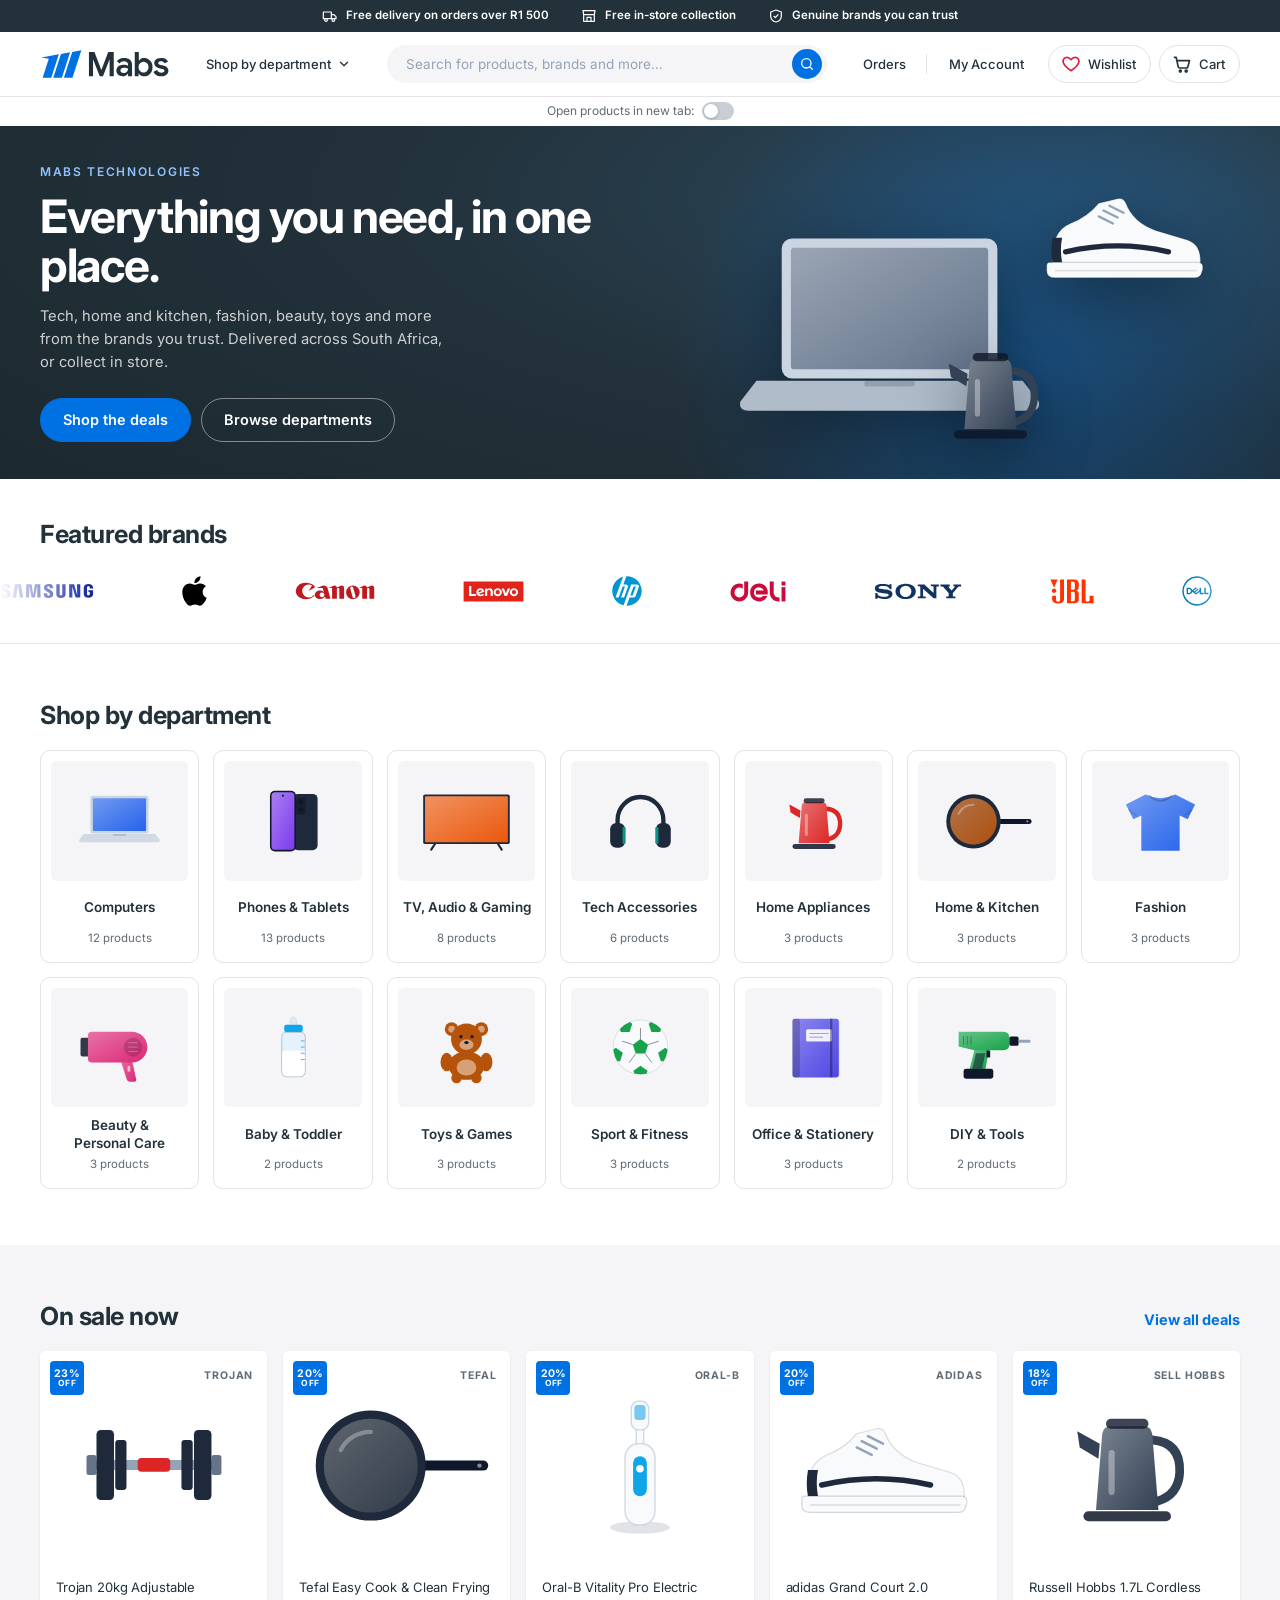
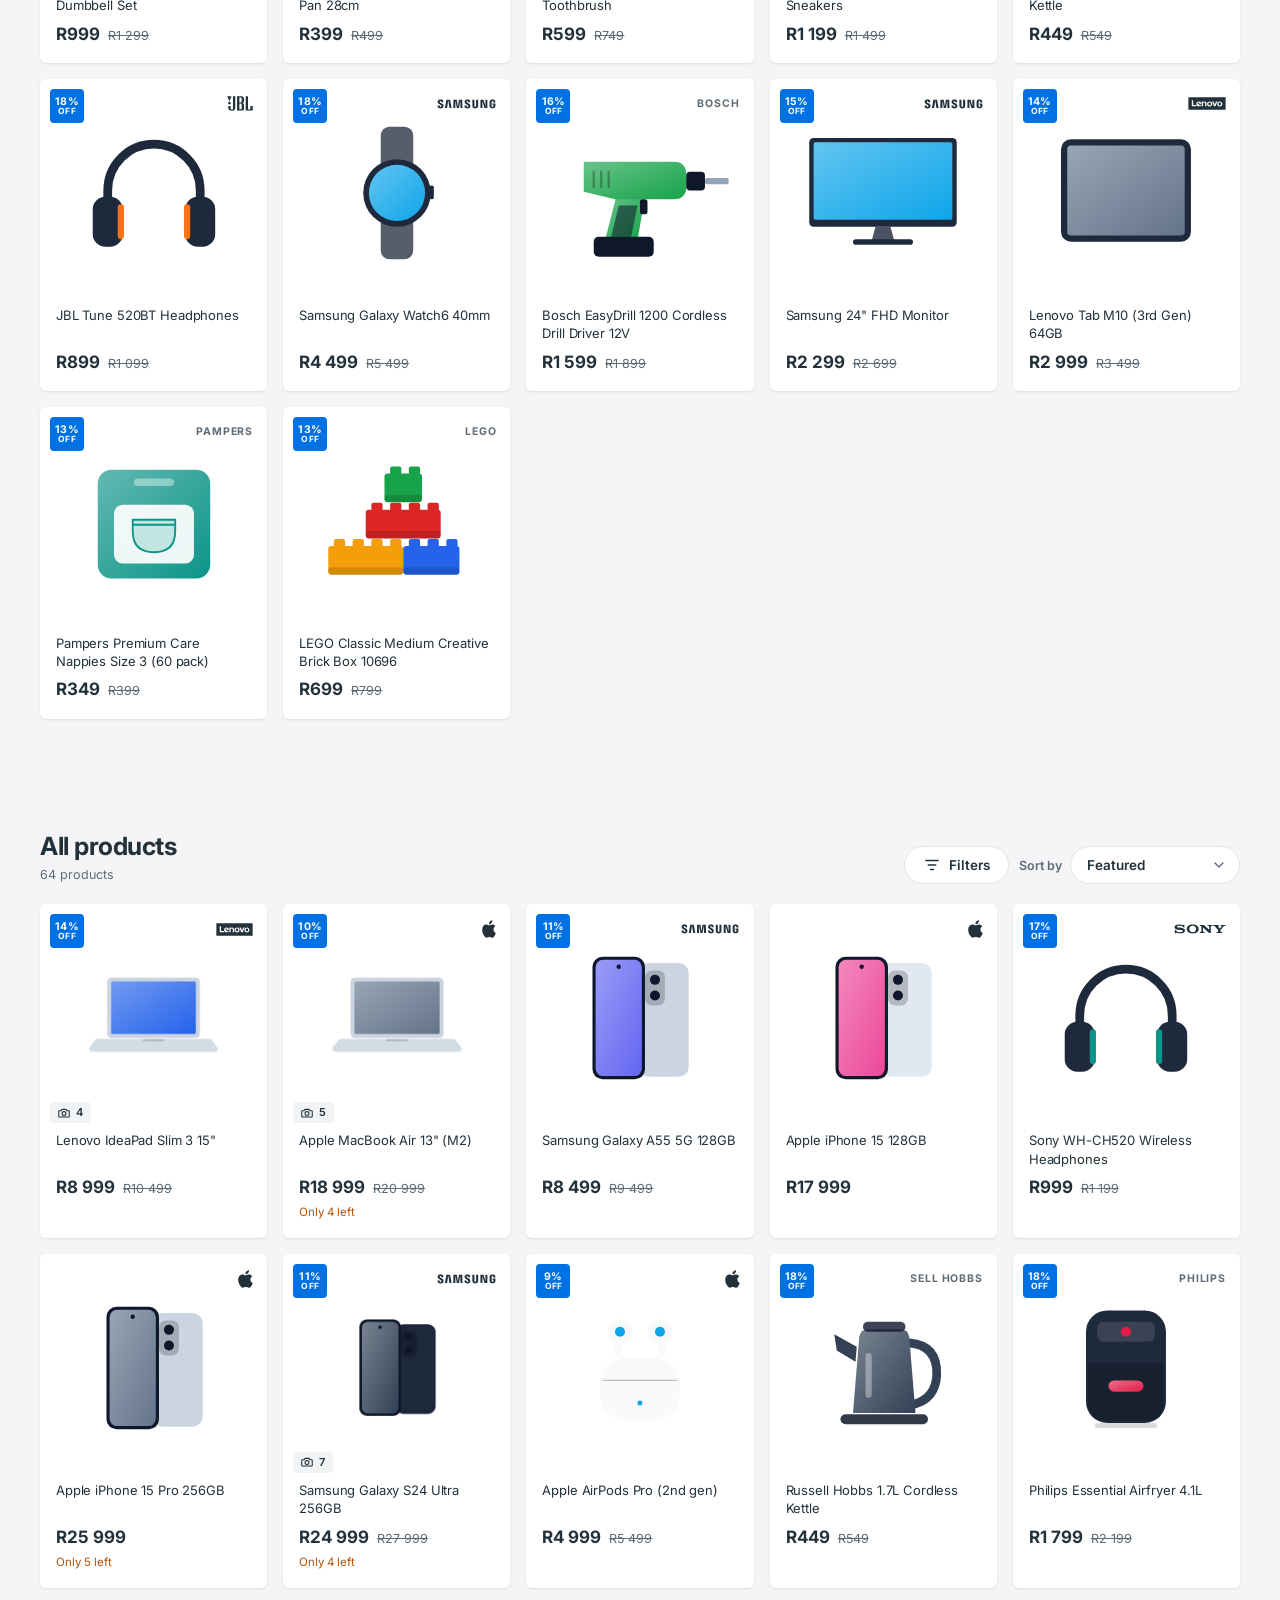
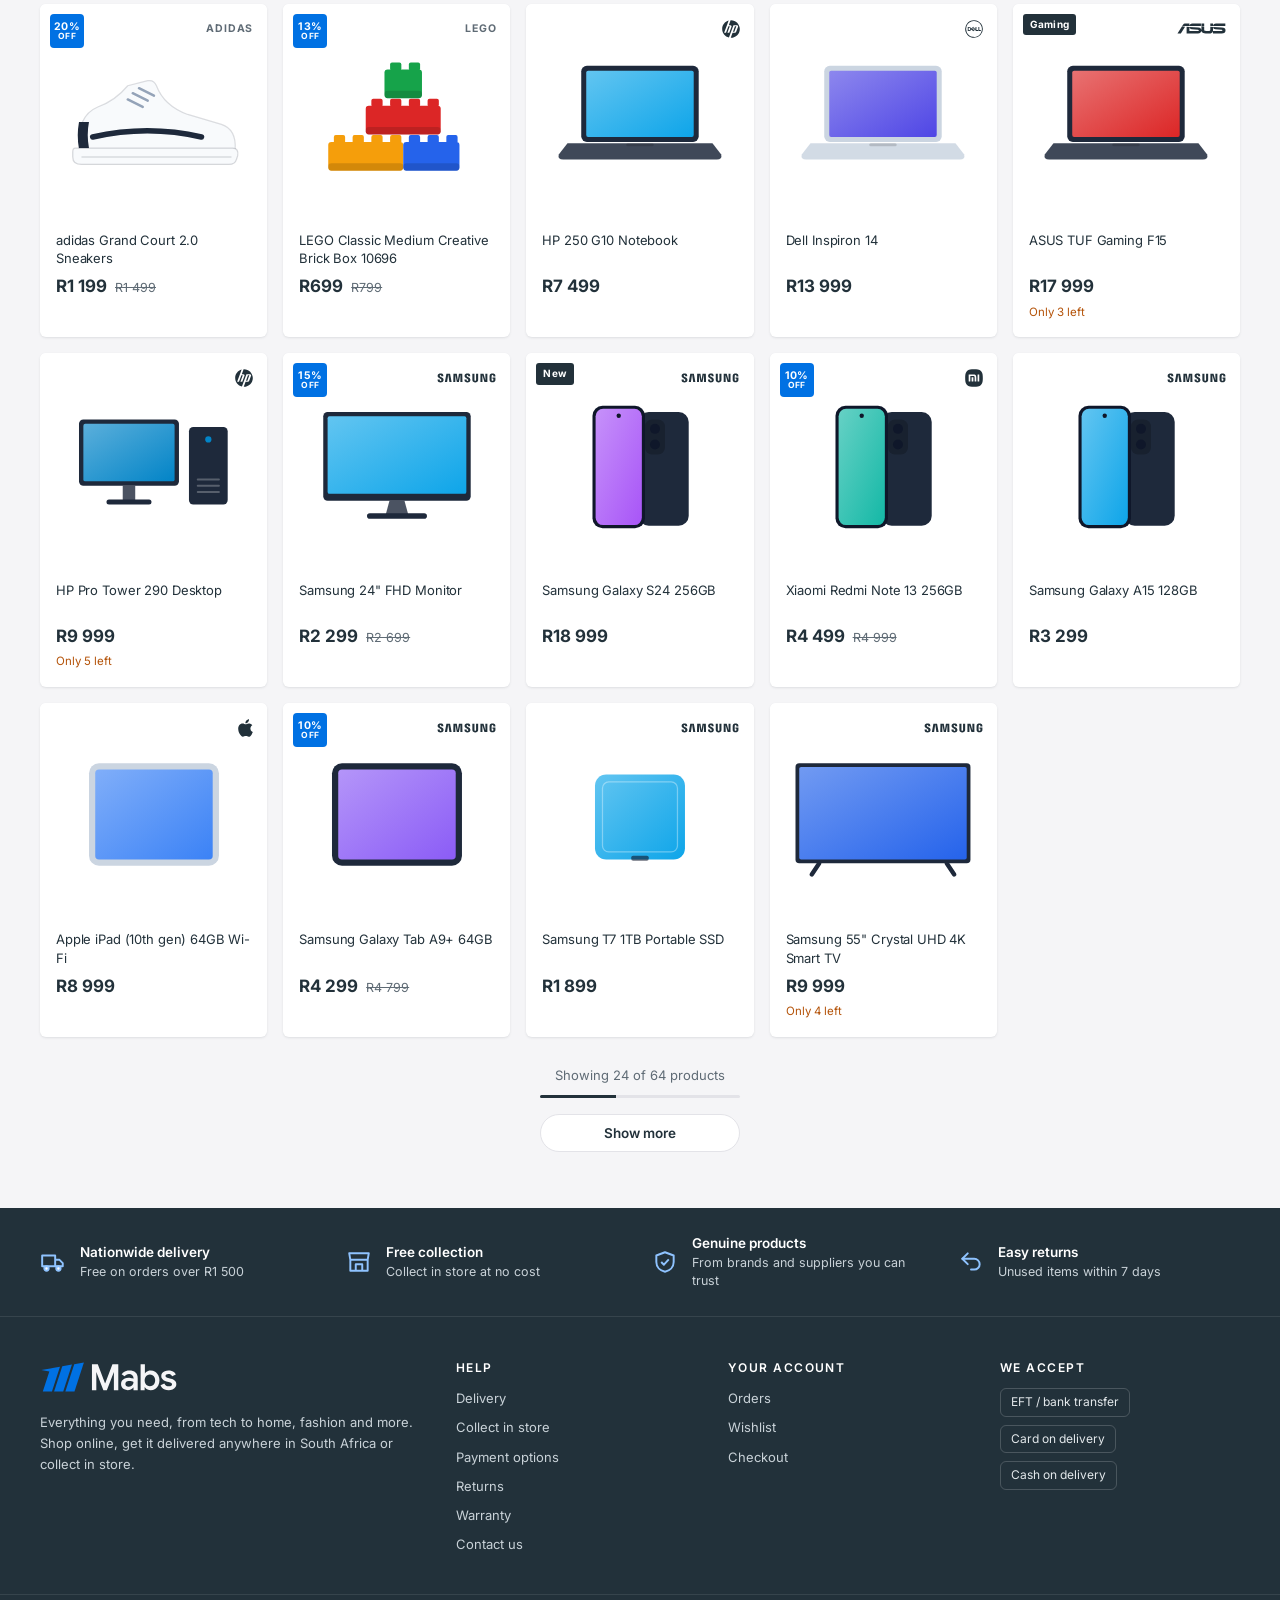
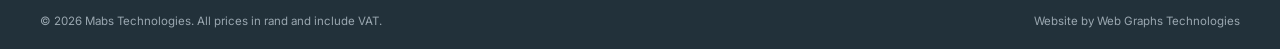
==== commit 416de8cc: "Become a general store: 13 departments, like Takealot The shop now sells everything, not just electr" ====
--- a/index.html
+++ b/index.html
@@ -4,12 +4,12 @@
 <meta charset="UTF-8">
 <meta name="viewport" content="width=device-width, initial-scale=1.0">
 <title>Mabs Technologies — Computers, Phones, Accessories &amp; Electronics</title>
-<meta name="description" content="Shop laptops, desktops, smartphones, tablets, accessories and home electronics at Mabs Technologies. Delivery or free in-store collection.">
+<meta name="description" content="Shop tech, home appliances, kitchen, fashion, beauty, baby, toys, sport and more at Mabs Technologies. Delivery or free in-store collection.">
 <!-- link previews (WhatsApp, Facebook, X): image needs a full address; update it when the shop moves to its own domain -->
 <meta property="og:type" content="website">
 <meta property="og:site_name" content="Mabs Technologies">
 <meta property="og:title" content="Mabs Technologies — Computers, Phones, Accessories &amp; Electronics">
-<meta property="og:description" content="Shop laptops, desktops, smartphones, tablets, accessories and home electronics at Mabs Technologies. Delivery or free in-store collection.">
+<meta property="og:description" content="Shop tech, home appliances, kitchen, fashion, beauty, baby, toys, sport and more at Mabs Technologies. Delivery or free in-store collection.">
 <meta property="og:image" content="https://arclay2026.github.io/Mabs-Technologies/assets/og-image.jpg">
 <meta property="og:image:width" content="1200">
 <meta property="og:image:height" content="630">
@@ -19,8 +19,8 @@
 <link rel="preconnect" href="https://fonts.googleapis.com">
 <link rel="preconnect" href="https://fonts.gstatic.com" crossorigin>
 <link href="https://fonts.googleapis.com/css2?family=Inter:wght@400;500;600;700;800&display=swap" rel="stylesheet">
-<link rel="stylesheet" href="css/mabs.css?v=202610222115">
-<link rel="stylesheet" href="css/select.css?v=202610222115">
+<link rel="stylesheet" href="css/mabs.css?v=202610231030">
+<link rel="stylesheet" href="css/select.css?v=202610231030">
 </head>
 <body class="mabs" data-page="home">
 <div id="site-header"></div>
@@ -34,7 +34,7 @@
 
   <!-- Homepage carousel: slides are listed in MABS.slides (js/catalog.js) -->
   <section class="hero" id="hero" aria-label="Featured">
-    <h1 class="sr-only">Mabs Technologies — computers, phones, accessories &amp; electronics</h1>
+    <h1 class="sr-only">Mabs Technologies — tech, home, fashion, beauty, toys &amp; more</h1>
   </section>
 
   <section class="brands" aria-labelledby="brands-title">
@@ -42,10 +42,10 @@
     <div class="marquee"><div class="marquee-track" id="brand-track"></div></div>
   </section>
 
-  <section class="section" aria-labelledby="cats-title">
+  <section class="section" id="departments" aria-labelledby="cats-title">
     <div class="wrap">
       <div class="section-head">
-        <h2 id="cats-title">Shop by category</h2>
+        <h2 id="cats-title">Shop by department</h2>
       </div>
       <div class="cat-grid" id="cat-grid"></div>
     </div>
@@ -110,9 +110,10 @@
               <label><span class="sr-only">Maximum price</span><input type="number" id="f-max" min="0" step="100" placeholder="Max" inputmode="numeric"></label>
             </div>
           </fieldset>
+          <!-- Availability, Colour, Storage, Screen size… (only those that fit the products shown); js/shop.js -->
+          <div class="facets" id="f-specs"></div>
           <fieldset>
             <legend>Show</legend>
-            <label class="check"><input type="checkbox" id="f-stock"> In stock only</label>
             <label class="check"><input type="checkbox" id="f-deals"> On sale</label>
             <label class="check"><input type="checkbox" id="f-wish"> My wishlist</label>
           </fieldset>
@@ -132,7 +133,7 @@
 
 <div id="site-footer"></div>
 
-<script src="js/catalog.js?v=202610222115"></script>
-<script src="js/api.js?v=202610222115" data-load="js/select.js js/app.js js/shop.js"></script>
+<script src="js/catalog.js?v=202610231030"></script>
+<script src="js/api.js?v=202610231030" data-load="js/select.js js/app.js js/shop.js"></script>
 </body>
 </html>
--- a/css/mabs.css
+++ b/css/mabs.css
@@ -141,14 +141,15 @@
 .sg-term { display: flex; align-items: center; gap: 14px; padding: 12px 10px; border-bottom: 1px solid var(--line); font-size: 13.5px; color: var(--text); transition: background .15s, padding .15s; }
 .sg-term svg { width: 18px; height: 18px; flex: none; color: var(--mute); }
 .sg-term:hover, .sg-term.is-active { background: var(--bg-alt); padding-left: 14px; }
-.sg-dept { display: flex; align-items: center; gap: 14px; padding: 11px 10px; border-bottom: 1px solid var(--line); color: var(--text); transition: background .15s, padding .15s; }
-.sg-dept:hover, .sg-dept.is-active { background: var(--bg-alt); padding-left: 14px; }
-.sg-dept-text { flex: 1; display: flex; flex-direction: column; gap: 1px; min-width: 0; }
-.sg-dept-name { font-size: 13.5px; font-weight: 500; color: var(--ink); }
-.sg-dept-blurb { font-size: 11.5px; color: var(--mute); }
+.sg-depts { display: grid; grid-template-columns: repeat(2, minmax(0, 1fr)); gap: 2px 12px; }
+.sg-dept { display: flex; align-items: center; gap: 12px; padding: 7px 10px 7px 6px; border-radius: 8px; color: var(--text); transition: background .15s; }
+.sg-dept:hover, .sg-dept.is-active { background: var(--bg-alt); }
+.sg-dept-ico { display: grid; place-items: center; flex: none; width: 34px; height: 34px; border-radius: 8px; background: var(--bg-alt); }
+.sg-dept:hover .sg-dept-ico, .sg-dept.is-active .sg-dept-ico { background: #fff; }
+.sg-dept-ico svg { width: 28px; height: 21px; }
+.sg-dept-name { flex: 1; min-width: 0; font-size: 13.5px; font-weight: 500; color: var(--ink); }
 .sg-dept-n { font-size: 11.5px; color: var(--mute); font-variant-numeric: tabular-nums; }
-.sg-dept svg { width: 16px; height: 16px; flex: none; color: var(--mute); transition: transform .2s var(--ease), color .15s; }
-.sg-dept:hover svg, .sg-dept.is-active svg { transform: translateX(3px); color: var(--ink); }
+@media (max-width: 560px) { .sg-depts { grid-template-columns: 1fr; } }
 .sg-products { display: grid; grid-template-columns: repeat(auto-fill, minmax(280px, 1fr)); gap: 2px 24px; padding-top: 6px; }
 .sg-products .mini { border-radius: var(--radius); }
 .sg-products .mini:hover, .sg-products .mini.is-active { background: var(--bg-alt); }
@@ -189,26 +190,46 @@
 .mega-toggle.dept-btn svg { width: 14px; height: 14px; transition: transform .2s var(--ease); }
 .has-mega.dept-menu.is-open .dept-btn { transform: none; background: #f5f5f7; }
 .dept-menu.is-open .dept-btn svg { transform: rotate(180deg); }
-.dept-grid { display: grid; grid-template-columns: repeat(4, minmax(0, 1fr)) 220px; gap: 32px; padding-block: 26px 30px; }
-.dept-title { display: flex; align-items: center; justify-content: space-between; gap: 8px; padding-bottom: 10px; margin-bottom: 6px; border-bottom: 1px solid var(--line); font-size: 14px; font-weight: 600; color: var(--ink); }
-.dept-title:hover { color: var(--accent); }
-.dept-title .n { font-size: 11.5px; font-weight: 600; color: var(--mute); background: #f5f5f7; border-radius: 999px; padding: 1px 8px; }
-.dept-col li a { display: block; padding: 6px 0; font-size: 13.5px; color: var(--text); }
-.dept-col li a:hover { color: var(--accent); }
-.dept-extra { display: flex; flex-direction: column; align-items: flex-start; gap: 12px; padding-left: 28px; border-left: 1px solid var(--line); }
-.dept-extra .dept-title { align-self: stretch; }
-.dept-extra .deals-link { align-self: flex-start; }
-/* dark panel in brand slate */
+/* departments down the left, the chosen one's types and top picks on the right (brand slate) */
 .mega.dept-panel { background: #22313a; border-top: 0; box-shadow: 0 30px 60px -24px rgba(10, 18, 23, .55); }
-.dept-panel .dept-title { color: #fff; border-bottom-color: rgba(255, 255, 255, .12); }
-.dept-panel .dept-title:hover { color: #9ccbff; }
-.dept-panel .dept-title .n { background: rgba(255, 255, 255, .1); color: #c3ccd3; }
-.dept-panel .dept-col li a { color: #c3ccd3; }
-.dept-panel .dept-col li a:hover { color: #fff; }
-.dept-panel .dept-extra { border-left-color: rgba(255, 255, 255, .12); }
+.dept-wrap { display: grid; grid-template-columns: 290px minmax(0, 1fr); min-height: 460px; }
+.dept-rail { display: flex; flex-direction: column; gap: 14px; padding: 14px 0 18px; border-right: 1px solid rgba(255, 255, 255, .1); }
+.dept-rail ul { display: flex; flex-direction: column; }
+.dept-link { display: flex; align-items: center; gap: 12px; padding: 7px 14px 7px 8px; margin-right: 14px; border-radius: 8px; font-size: 13.5px; font-weight: 500; color: #d5dce1; transition: background .12s, color .12s; }
+.dept-link > svg { width: 14px; height: 14px; margin-left: auto; transform: rotate(-90deg); opacity: 0; transition: opacity .12s, transform .12s; }
+.dept-link.is-active { background: rgba(255, 255, 255, .09); color: #fff; }
+.dept-link.is-active > svg { opacity: .8; }
+.dept-ico { display: grid; place-items: center; flex: none; width: 30px; height: 30px; border-radius: 7px; background: #fff; }
+.dept-ico svg { width: 24px; height: 18px; }
+.dept-rail-foot { display: flex; flex-wrap: wrap; align-items: center; gap: 10px; margin-right: 14px; padding: 14px 8px 0; border-top: 1px solid rgba(255, 255, 255, .1); }
+.dept-every { display: inline-flex; align-items: center; gap: 8px; font-size: 13.5px; font-weight: 600; color: #fff; }
+.dept-every:hover { color: #9ccbff; }
+.dept-every .n, .dept-types .n { font-size: 11px; font-weight: 600; color: #c3ccd3; background: rgba(255, 255, 255, .1); border-radius: 999px; padding: 1px 8px; }
 .dept-panel .deals-link { background: rgba(244, 63, 94, .16); color: #ff9aae; }
 .dept-panel .deals-link:hover { background: rgba(244, 63, 94, .26); }
+.dept-panes { padding: 22px 0 24px 34px; }
+.dept-pane-head { padding-bottom: 14px; margin-bottom: 8px; border-bottom: 1px solid rgba(255, 255, 255, .1); }
+.dept-title { font-size: 18px; font-weight: 700; color: #fff; }
+.dept-title:hover { color: #9ccbff; }
+.dept-pane-head p { margin-top: 2px; font-size: 13px; color: #9fb0bb; }
+.dept-pane-body { display: grid; grid-template-columns: minmax(0, 1fr) 320px; gap: 34px; }
+.dept-types { columns: 2; column-gap: 28px; padding-top: 4px; }
+.dept-types li { break-inside: avoid; }
+.dept-types a { display: flex; align-items: center; justify-content: space-between; gap: 10px; padding: 8px 0; font-size: 13.5px; color: #c3ccd3; }
+.dept-types a:hover { color: #fff; }
+.dept-types .dept-all { justify-content: flex-start; gap: 6px; font-weight: 600; color: #9ccbff; }
+.dept-types .dept-all svg { width: 15px; height: 15px; transition: transform .15s; }
+.dept-types .dept-all:hover { color: #fff; }
+.dept-types .dept-all:hover svg { transform: translateX(3px); }
+.dept-picks { display: flex; flex-direction: column; gap: 4px; padding-top: 4px; }
+.dept-picks-title { margin-bottom: 4px; font-size: 11.5px; font-weight: 700; text-transform: uppercase; letter-spacing: .08em; color: #9fb0bb; }
+.dept-picks .mini { border-radius: 10px; }
+.dept-picks .mini:hover { background: rgba(255, 255, 255, .07); }
+.dept-picks .mini-name { color: #e6ebee; }
+.dept-picks .mini-price, .dept-picks .mini-price .price { color: #fff; }
+.dept-picks .mini-price s, .dept-picks .mini-price .was { color: #9fb0bb; }
 .dept-panel :focus-visible { box-shadow: 0 0 0 3px rgba(255, 255, 255, .3); }
+@media (max-width: 1150px) { .dept-pane-body { grid-template-columns: 1fr; } .dept-picks { display: none; } }
 @media (max-width: 900px) { .dept-menu { display: none; } }
 
 /* wishlist + cart: matching icon-and-label buttons */
@@ -307,7 +328,7 @@
 .sk-w60 { width: 60%; } .sk-w70 { width: 70%; } .sk-w80 { width: 80%; }
 .sk-btn { height: 38px; margin-top: 8px; border-radius: 999px; }
 .sk-tile { border: 1px solid var(--line); box-shadow: none; border-radius: var(--radius-lg); }
-.sk-tile-art { aspect-ratio: 16 / 9; border-radius: 0; }
+.sk-tile-art { aspect-ratio: 1.15; margin: 10px 10px 0; border-radius: 8px; }
 .sk-crumbs { padding-block: 22px 18px; }
 .sk-logo { flex: none; width: 96px; height: 26px; margin-right: 56px; border-radius: 6px; }
 .marquee-track:has(.sk-logo) { animation: none; }
@@ -407,21 +428,26 @@
 .more:hover { text-decoration: underline; }
 
 /* ---------- category tiles ---------- */
-.cat-grid { display: grid; grid-template-columns: repeat(4, 1fr); gap: 16px; }
-.cat-tile { position: relative; display: flex; flex-direction: column; border: 1px solid var(--line); border-radius: var(--radius-lg); background: #fff; overflow: hidden; transition: border-color .2s, box-shadow .2s; }
-.cat-tile:hover { border-color: #cfd4da; box-shadow: 0 10px 28px -14px rgba(34, 49, 58, .28); }
-.cat-art { display: grid; place-items: center; aspect-ratio: 16 / 9; background: var(--bg-alt); }
-.cat-art svg { width: 46%; height: auto; transition: transform .35s var(--ease); }
-.cat-tile:hover .cat-art svg { transform: translateY(-3px); }
-.cat-text { display: grid; grid-template-columns: 1fr auto; align-items: center; gap: 2px 12px; padding: 14px 18px 16px; }
-.cat-text b { font-size: 15px; font-weight: 600; color: var(--ink); }
-.cat-text > span:not(.cat-go) { grid-column: 1; font-size: 12.5px; color: var(--mute); }
-.cat-text .cat-count { margin-top: 2px; font-size: 12px; color: var(--mute); }
-.cat-go { grid-column: 2; grid-row: 1 / span 3; display: grid; place-items: center; width: 34px; height: 34px; border-radius: 50%; border: 1px solid var(--line); color: var(--ink); transition: background .2s, border-color .2s, color .2s; }
-.cat-go svg { width: 16px; height: 16px; }
-.cat-tile:hover .cat-go { background: var(--accent); border-color: var(--accent); color: #fff; }
-@media (max-width: 960px) { .cat-grid { grid-template-columns: repeat(2, 1fr); gap: 12px; } }
-@media (max-width: 560px) { .cat-go { display: none; } .cat-text { padding: 10px 12px 12px; } .cat-text b { font-size: 13.5px; } .cat-text > span:not(.cat-go) { font-size: 11.5px; } }
+.cat-grid { display: grid; grid-template-columns: repeat(7, minmax(0, 1fr)); gap: 14px; }
+.cat-tile { display: flex; flex-direction: column; gap: 10px; padding: 10px 10px 14px; border: 1px solid var(--line); border-radius: var(--radius-lg); background: #fff; text-align: center; transition: border-color .2s, box-shadow .2s; }
+.cat-tile:hover { border-color: #cfd4da; box-shadow: 0 10px 28px -16px rgba(34, 49, 58, .3); }
+.cat-art { display: grid; place-items: center; aspect-ratio: 1.15; border-radius: calc(var(--radius-lg) - 4px); background: var(--bg-alt); }
+.cat-art svg { width: 72%; height: auto; transition: transform .35s var(--ease); }
+.cat-tile:hover .cat-art svg { transform: translateY(-3px) scale(1.03); }
+.cat-name { display: flex; align-items: center; justify-content: center; min-height: 2.6em; font-size: 13.5px; font-weight: 600; line-height: 1.3; color: var(--ink); text-wrap: balance; }
+.cat-tile:hover .cat-name { color: var(--accent); }
+.cat-count { margin-top: -6px; font-size: 11.5px; color: var(--mute); }
+@media (max-width: 1199px) { .cat-grid { grid-template-columns: repeat(5, minmax(0, 1fr)); } }
+@media (max-width: 899px) { .cat-grid { grid-template-columns: repeat(4, minmax(0, 1fr)); gap: 10px; } }
+/* phones: two rows that swipe sideways */
+@media (max-width: 599px) {
+  .cat-grid { grid-template-columns: none; grid-template-rows: repeat(2, auto); grid-auto-flow: column; grid-auto-columns: 30%; gap: 10px;
+    margin-inline: calc(var(--gutter) * -1); padding: 2px var(--gutter) 6px; overflow-x: auto; scroll-snap-type: x mandatory; scroll-padding-inline: var(--gutter); scrollbar-width: none; }
+  .cat-grid::-webkit-scrollbar { display: none; }
+  .cat-tile { scroll-snap-align: start; padding: 8px 8px 10px; gap: 8px; }
+  .cat-name { font-size: 12px; }
+  .cat-count { font-size: 11px; }
+}
 
 /* "Show more" under the product grid */
 .more-bar { display: flex; flex-direction: column; align-items: center; gap: 10px; margin-top: 28px; font-size: 13px; color: var(--mute); }
@@ -514,10 +540,6 @@
 .card-add:hover:not([disabled]) { background: var(--accent); color: #fff; }
 .card-add svg { width: 17px; height: 17px; }
 .card-add[disabled] { border-color: var(--line); color: var(--mute); cursor: not-allowed; }
-.card-incart-slot:empty { display: none; }
-.card-incart { display: inline-flex; align-items: center; gap: 4px; font-size: 11.5px; font-weight: 600; color: var(--ok); }
-.card-incart svg { width: 13px; height: 13px; }
-.card-incart:hover { text-decoration: underline; }
 @media (max-width: 760px) {
   .card-rich .card-body { padding: 2px 12px 12px; }
   .card-add { font-size: 12.5px; }
@@ -549,6 +571,23 @@
 .check { display: flex; align-items: center; gap: 10px; padding: 6px 0; font-size: 13.5px; cursor: pointer; }
 .check input { width: 18px; height: 18px; margin: 0; accent-color: var(--accent); flex: none; }
 .check .n { margin-left: auto; font-size: 11.5px; color: var(--mute); }
+/* collapsible sections for availability and product details */
+.facets { display: flex; flex-direction: column; }
+.facets:empty { display: none; }
+.facet { border-top: 1px solid var(--line); }
+.facet:last-child { border-bottom: 1px solid var(--line); }
+.facet legend { float: left; width: 100%; margin: 0; }
+.facet legend + * { clear: both; }
+.facet-head { display: flex; align-items: center; gap: 8px; width: 100%; min-height: 46px; padding: 0; border: 0; background: none; font: inherit; letter-spacing: inherit; text-transform: inherit; color: inherit; text-align: left; cursor: pointer; }
+.facet-head > span:first-child { margin-right: auto; }
+.facet-head svg { width: 16px; height: 16px; flex: none; color: var(--mute); transition: transform .2s var(--ease); }
+.facet-head[aria-expanded="true"] svg { transform: rotate(180deg); }
+.facet-head:hover { color: var(--accent-hover); }
+.facet-on { display: inline-grid; place-items: center; min-width: 18px; height: 18px; padding: 0 5px; border-radius: 999px; background: var(--accent); color: #fff; font-size: 10.5px; letter-spacing: 0; }
+.facet-body { padding-bottom: 10px; }
+.facet-more { margin: 4px 0 2px; font-size: 13px; color: var(--accent); }
+.facet-more:hover { color: var(--accent-hover); text-decoration: underline; }
+.swatch { width: 16px; height: 16px; flex: none; border-radius: 50%; background: var(--sw); box-shadow: inset 0 0 0 1px rgba(0, 0, 0, .14); }
 .price-range { display: flex; align-items: center; gap: 8px; }
 .price-range label { flex: 1; }
 .price-range input { width: 100%; height: 38px; padding: 0 12px; border: 1px solid var(--line); border-radius: var(--radius-sm); }
@@ -560,6 +599,10 @@
 .chip { display: inline-flex; align-items: center; gap: 6px; min-height: 30px; padding: 3px 9px 3px 12px; border-radius: 999px; background: var(--accent-tint); color: var(--accent-hover); font-size: 12.5px; font-weight: 700; }
 .chip svg { width: 15px; height: 15px; }
 .chip:hover { background: #d9e9fc; }
+/* while searching, only the results show (js/shop.js sets body.is-searching) */
+body.is-searching main > :not(#shop) { display: none; }
+body.is-searching #shop { padding-top: clamp(20px, 3vw, 32px); min-height: 70vh; }
+
 /* search results: the filters become a sidebar beside 4 results per row */
 @media (min-width: 1000px) {
   .is-search .shop-layout { display: grid; grid-template-columns: 264px minmax(0, 1fr); gap: 20px; align-items: start; }
@@ -567,7 +610,11 @@
     border: 1px solid var(--line); border-radius: var(--radius); box-shadow: none; transform: none; visibility: visible; transition: none; }
   .is-search .filters-head { position: sticky; top: 0; z-index: 1; padding: 16px 18px 14px; border-bottom: 1px solid var(--line); background: #fff; }
   .is-search .filters fieldset { margin: 0; padding: 16px 18px; border: 0; }
-  .is-search .filters fieldset + fieldset { border-top: 1px solid var(--line); }
+  .is-search .filters fieldset + fieldset, .is-search .facets + fieldset { border-top: 1px solid var(--line); }
+  .is-search .filters .facet { padding-top: 4px; padding-bottom: 4px; }
+  .is-search .facet:last-child { border-bottom: 0; }
+  .is-search .filters .facet legend { margin-bottom: 0; }
+  .is-search .facet .facet-body { padding-bottom: 12px; }
   /* headings sit inside each section, not on its dividing line */
   .is-search .filters legend { float: left; width: 100%; margin-bottom: 8px; }
   .is-search .filters legend + * { clear: both; }
@@ -765,6 +812,10 @@
 .viewer-body { position: relative; flex: 1; min-height: 0; display: grid; grid-template: minmax(0, 1fr) / minmax(0, 1fr); place-items: center; padding: 24px 80px; overflow: hidden; }
 .viewer-img { width: 100%; height: 100%; max-width: 900px; min-height: 0; display: grid; grid-template: minmax(0, 1fr) / minmax(0, 1fr); place-items: center; }
 .viewer-img svg, .viewer-img img { width: 100%; height: 100%; max-height: 100%; object-fit: contain; }
+/* the larger view sits on grey; photos' white backgrounds blend into it */
+.viewer-body { background: var(--bg-alt); }
+.viewer-thumbs button { border-color: transparent; background: var(--bg-alt); }
+.viewer-img img, .viewer-thumbs img { mix-blend-mode: multiply; }
 .viewer-close { display: grid; place-items: center; width: 40px; height: 40px; border-radius: 50%; color: var(--ink); background: var(--bg-alt); }
 .viewer-close:hover { background: #e9e9ee; }
 .viewer-close svg { width: 20px; height: 20px; }
